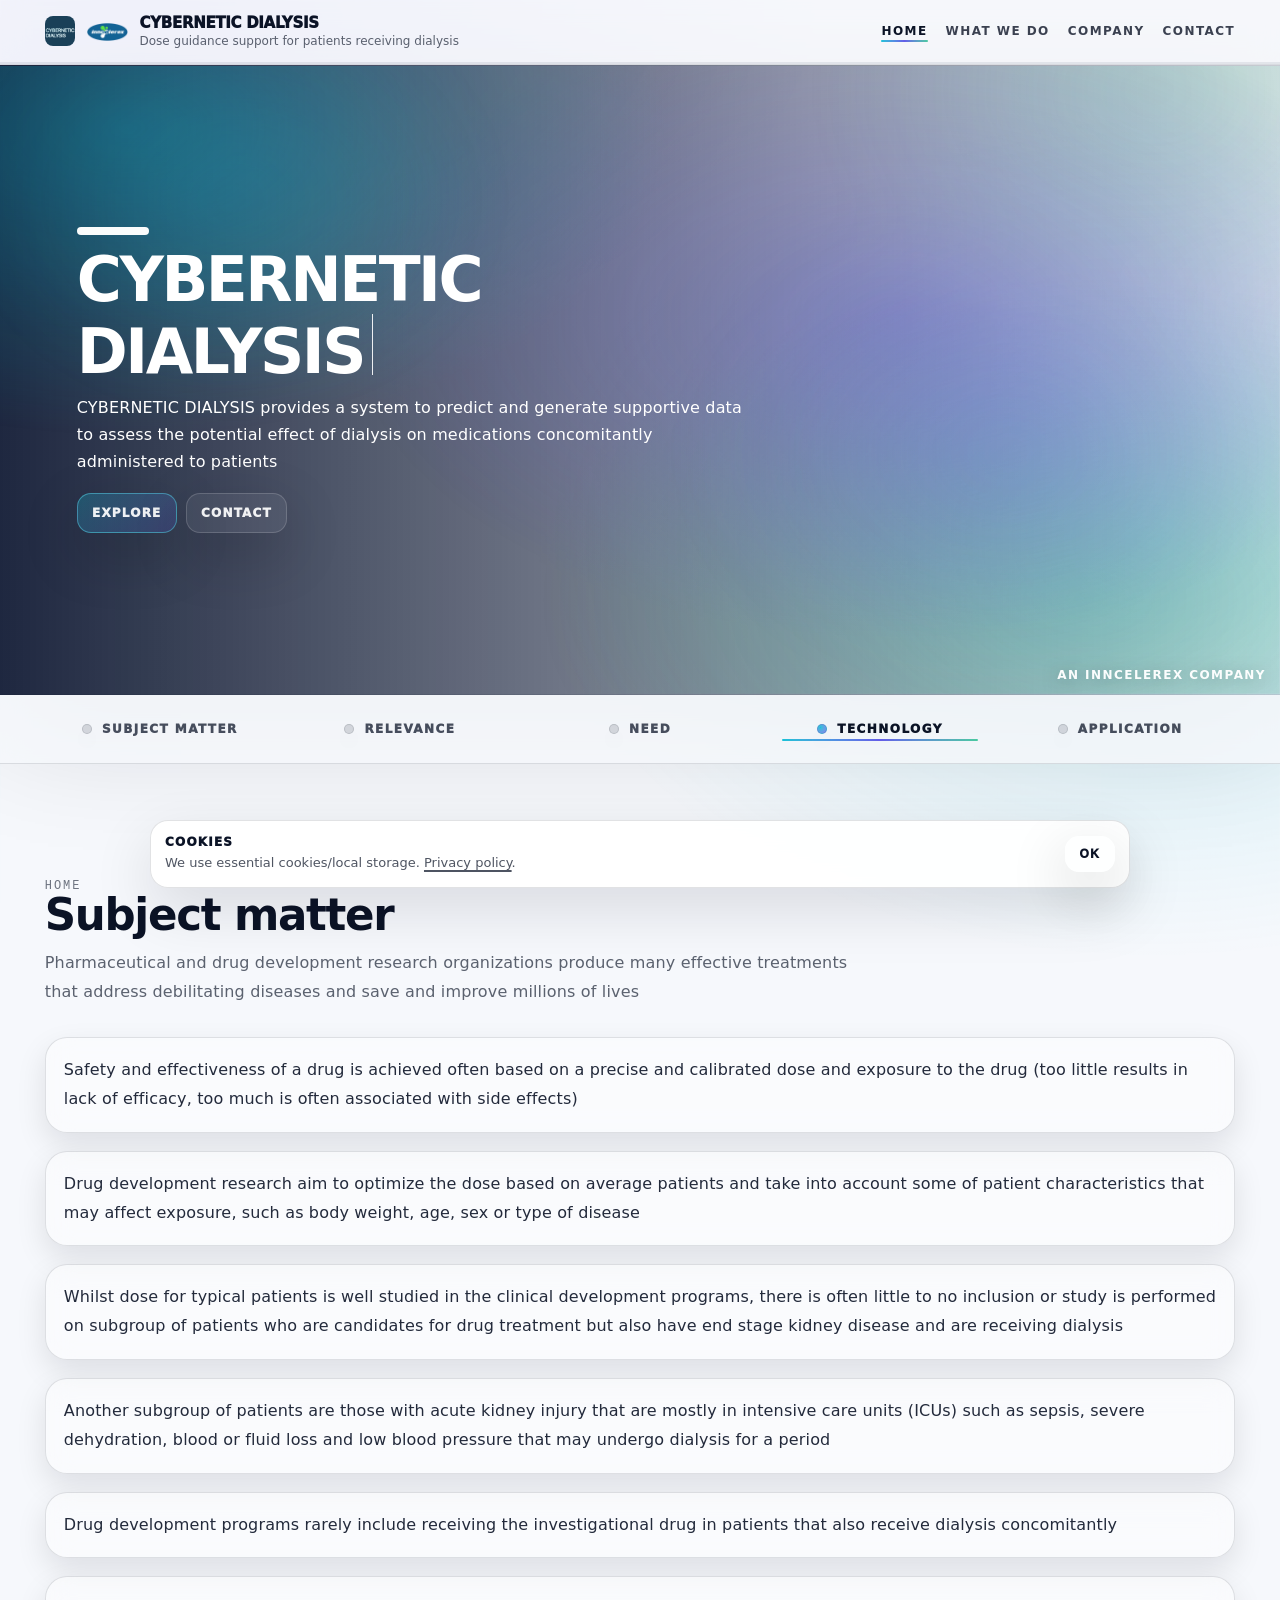
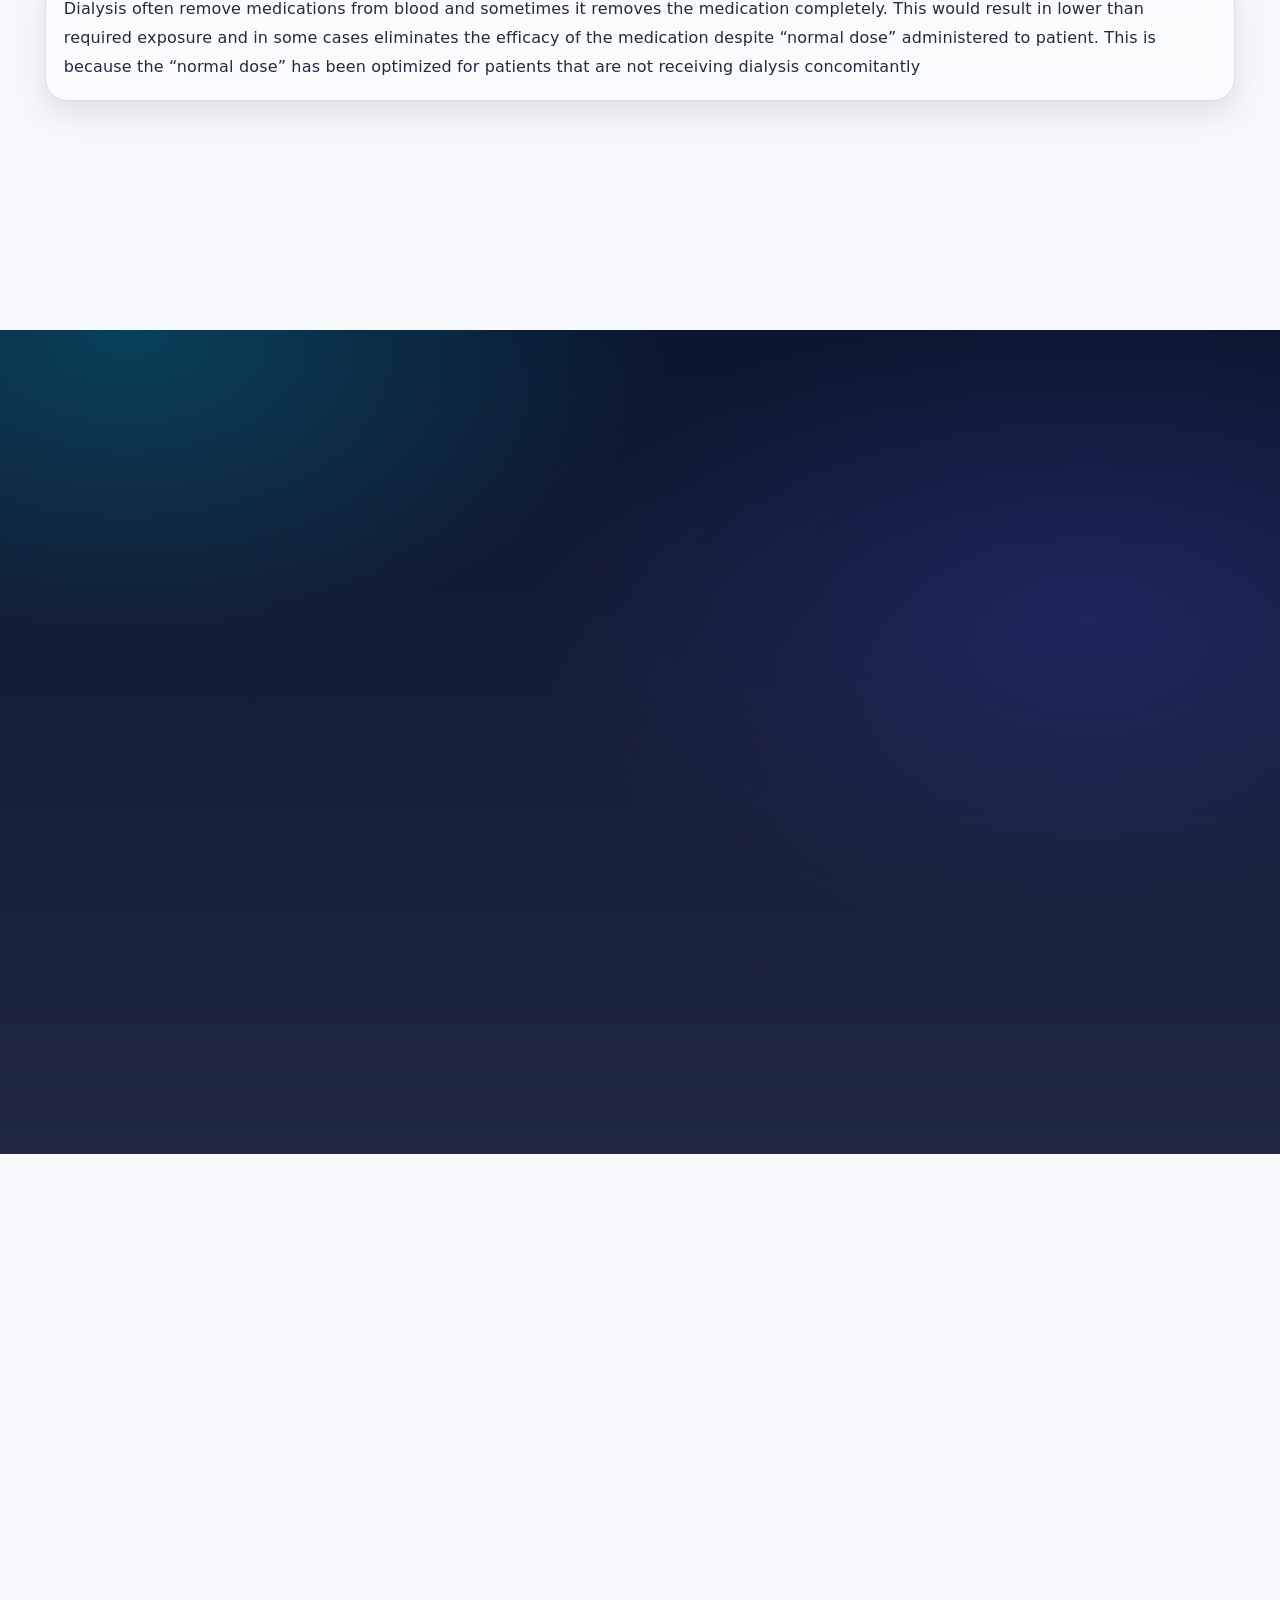
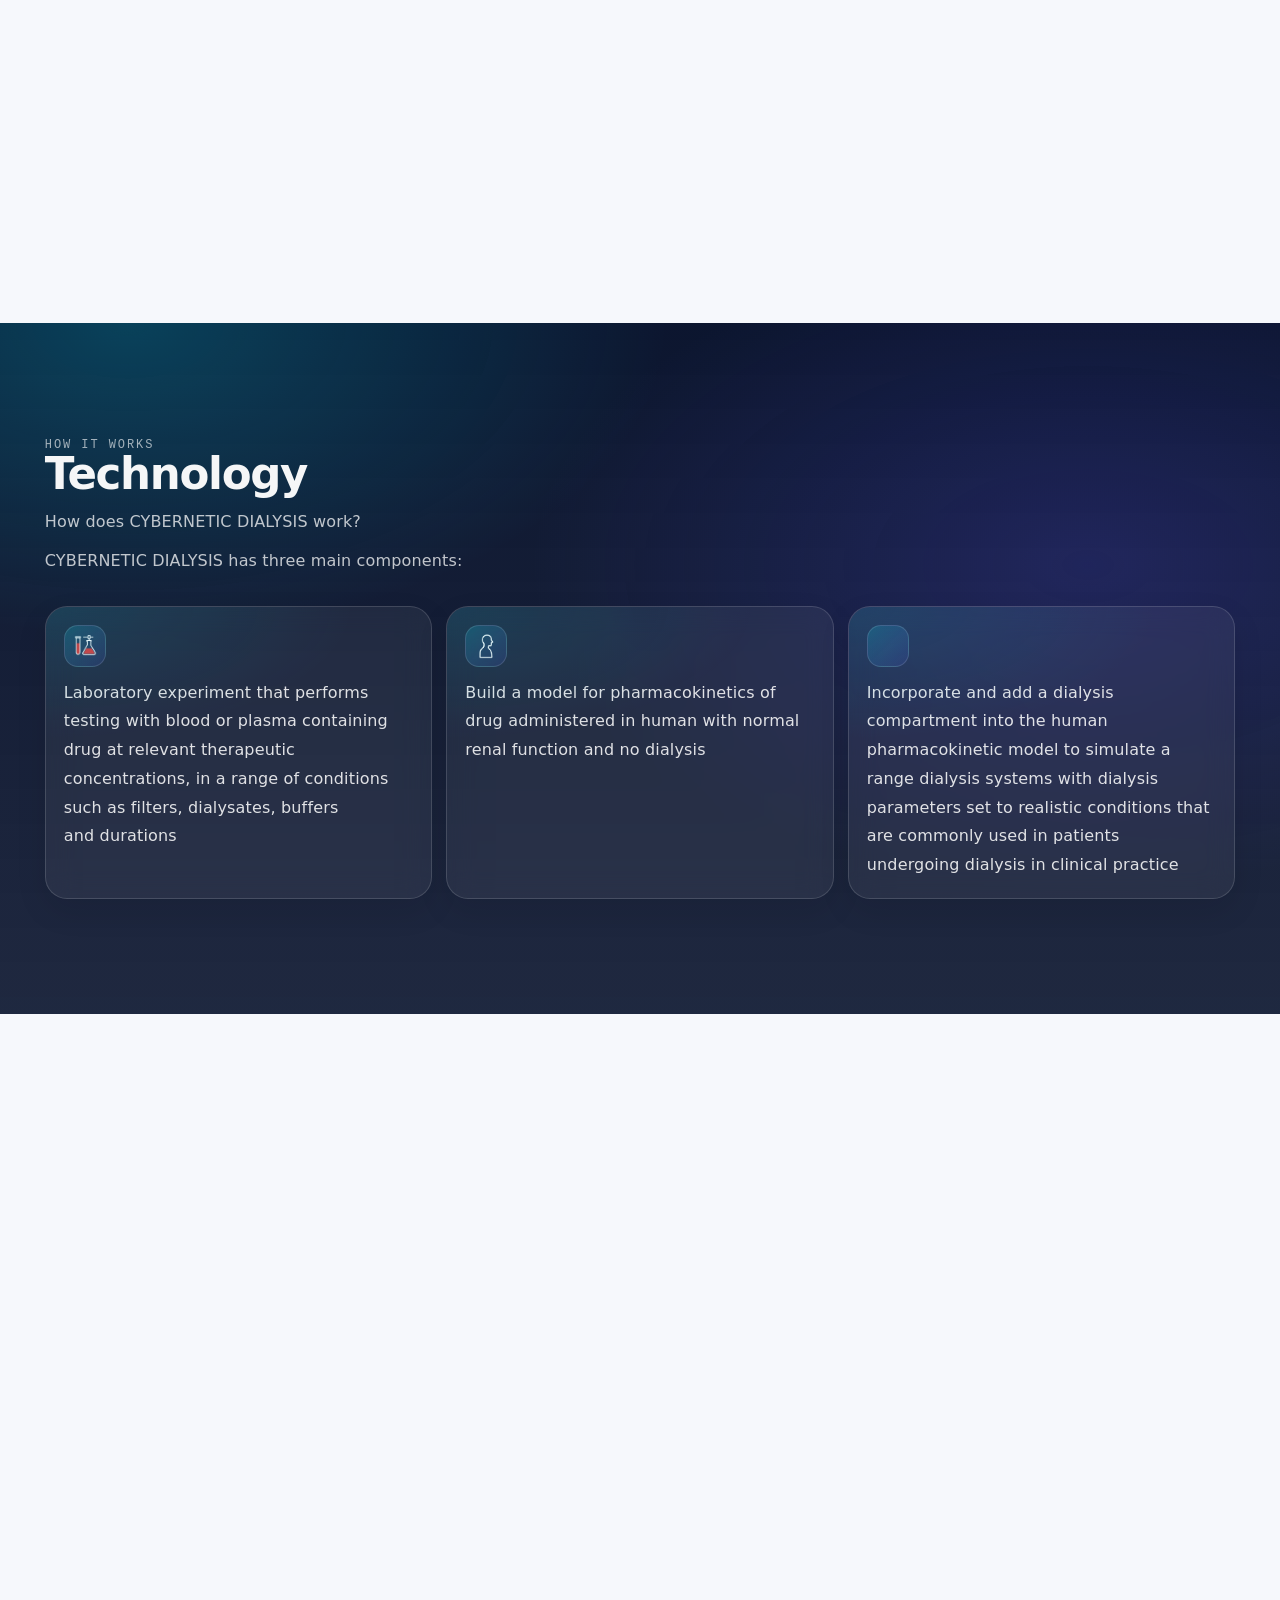
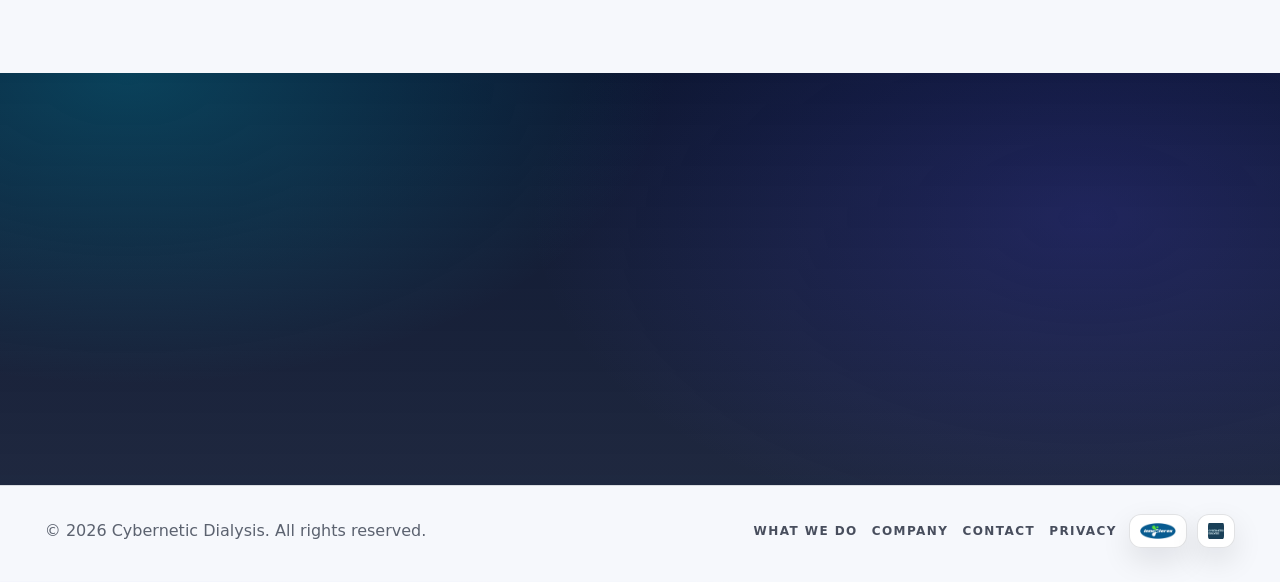
==== index.html @ 5cb6c13b "Add files via upload" ====
<!doctype html>
<html lang="en" class="home">
  <head>
    <meta charset="utf-8" />
    <meta name="viewport" content="width=device-width, initial-scale=1" />
    <meta name="description" content="CYBERNETIC DIALYSIS — Predict and assess the effect of dialysis on medications administered concomitantly to support dose guidance." />
    <meta name="robots" content="index,follow" />
    <title>Cybernetic Dialysis | CYBERNETIC DIALYSIS</title>
    <meta name="theme-color" content="#07112b" />
    <link rel="canonical" href="https://cyberneticdialysis.com/" />
    <meta property="og:site_name" content="Cybernetic Dialysis" />
    <meta property="og:title" content="Cybernetic Dialysis | CYBERNETIC DIALYSIS" />
    <meta property="og:description" content="CYBERNETIC DIALYSIS — Predict and assess the effect of dialysis on medications administered concomitantly to support dose guidance." />
    <meta property="og:type" content="website" />
    <meta property="og:url" content="https://cyberneticdialysis.com/" />
    <meta property="og:image" content="https://cyberneticdialysis.com/assets/hero.jpg" />
    <meta name="twitter:card" content="summary_large_image" />
    <meta name="twitter:title" content="Cybernetic Dialysis | CYBERNETIC DIALYSIS" />
    <meta name="twitter:description" content="CYBERNETIC DIALYSIS — Predict and assess the effect of dialysis on medications administered concomitantly to support dose guidance." />
    <meta name="twitter:image" content="https://cyberneticdialysis.com/assets/hero.jpg" />
    <script type="application/ld+json">
      {
        "@context": "https://schema.org",
        "@graph": [
          {
            "@type": "Organization",
            "@id": "https://cyberneticdialysis.com/#org",
            "name": "Cybernetic Dialysis",
            "url": "https://cyberneticdialysis.com/",
            "logo": "https://cyberneticdialysis.com/assets/favicon.png",
            "sameAs": ["https://inncelerex.com"]
          },
          {
            "@type": "WebSite",
            "@id": "https://cyberneticdialysis.com/#website",
            "url": "https://cyberneticdialysis.com/",
            "name": "Cybernetic Dialysis",
            "publisher": { "@id": "https://cyberneticdialysis.com/#org" }
          }
        ]
      }
    </script>
    <link rel="icon" type="image/png" href="assets/favicon.png?v=2" />
    <link rel="stylesheet" href="assets/css/styles.css" />
  </head>
  <body>
    <a class="skip-link" href="#main">Skip to content</a>

    <header class="site-header">
      <div class="container">
        <div class="topbar">
          <a class="brand" href="./" aria-label="Cybernetic Dialysis home">
            <img class="brand-logo" src="assets/favicon.png?v=2" alt="" aria-hidden="true" width="30" height="30" decoding="async" />
            <img class="inncelerex-logo" src="/assets/inncelerex.avif" alt="Inncelerex" decoding="async" />
            <div class="brand-text">
              <div class="name"><span class="brand-type" data-brand-type>CYBERNETIC DIALYSIS</span></div>
              <div class="tag">Dose guidance support for patients receiving dialysis</div>
            </div>
          </a>

          <div class="header-right">
            <button class="menu-btn" type="button" data-menu-btn aria-expanded="false" aria-controls="main-nav" aria-label="Menu">
              <span class="sr-only">Menu</span>
              <span class="hamburger" aria-hidden="true"></span>
            </button>

            <nav class="main-nav" id="main-nav" data-main-nav aria-label="Primary">
              <a class="navlink" href="./" aria-current="page">Home</a>
              <a class="navlink" href="./what-we-do/">What we do</a>
              <a class="navlink" href="./company/">Company</a>
              <a class="navlink" href="./contact/">Contact</a>
            </nav>
          </div>
        </div>
      </div>

      <div class="scroll-progress" aria-hidden="true">
        <div class="scroll-progress-bar" data-scroll-progress></div>
      </div>
    </header>

    <main id="main">
      <section class="hero" aria-label="Hero">
        <div class="container">
          <div class="hero-wrap">
            <div class="hero-inner" data-reveal>
              <h1 data-no-reveal><span class="hero-type" data-hero-type>CYBERNETIC DIALYSIS</span></h1>
              <p class="lede">
                CYBERNETIC DIALYSIS provides a system to predict and generate supportive data to assess the potential effect of dialysis on medications concomitantly administered to patients
              </p>
              <div class="hero-actions">
                <a class="btn primary pulse" href="#subject-matter">Explore</a>
                <a class="btn ghost pulse" href="./contact/" data-hero-contact-cta>Contact</a>
              </div>
            </div>
            <div class="hero-corner-note" aria-hidden="true">An Inncelerex Company</div>
          </div>
        </div>
      </section>

      <nav class="home-nav" aria-label="Home sections" data-home-nav>
        <div class="container">
          <button class="home-nav-current" type="button" data-home-current-btn aria-expanded="false" aria-controls="home-nav-grid">
            <span class="home-dot" aria-hidden="true"></span>
            <span class="home-label" data-home-current>Subject matter</span>
            <span class="home-chev" aria-hidden="true">▾</span>
          </button>
          <div class="home-nav-grid" id="home-nav-grid" aria-label="Home sections">
            <a class="home-tab" href="#subject-matter" data-home-tab>
              <span class="home-dot" aria-hidden="true"></span>
              <span class="home-label">Subject matter</span>
            </a>
            <a class="home-tab" href="#relevance" data-home-tab>
              <span class="home-dot" aria-hidden="true"></span>
              <span class="home-label">Relevance</span>
            </a>
            <a class="home-tab" href="#need" data-home-tab>
              <span class="home-dot" aria-hidden="true"></span>
              <span class="home-label">Need</span>
            </a>
            <a class="home-tab" href="#technology" data-home-tab>
              <span class="home-dot" aria-hidden="true"></span>
              <span class="home-label">Technology</span>
            </a>
            <a class="home-tab" href="#application" data-home-tab>
              <span class="home-dot" aria-hidden="true"></span>
              <span class="home-label">Application</span>
            </a>
          </div>
        </div>
      </nav>

      <!-- Subject matter -->
      <section class="band light" id="subject-matter">
        <div class="container">
          <div class="section-head" data-reveal>
            <div>
              <div class="kicker">Home</div>
              <h2 class="h2">Subject matter</h2>
              <p class="sub">
                Pharmaceutical and drug development research organizations produce many effective treatments that address debilitating diseases and save and improve millions of lives
              </p>
            </div>
          </div>

          <div class="cards-stack" data-reveal aria-label="Subject matter">
            <div class="slide"><p>Safety and effectiveness of a drug is achieved often based on a precise and calibrated dose and exposure to the drug (too little results in lack of efficacy, too much is often associated with side effects)</p></div>
            <div class="slide"><p>Drug development research aim to optimize the dose based on average patients and take into account some of patient characteristics that may affect exposure, such as body weight, age, sex or type of disease</p></div>
            <div class="slide"><p>Whilst dose for typical patients is well studied in the clinical development programs, there is often little to no inclusion or study is performed on subgroup of patients who are candidates for drug treatment but also have end stage kidney disease and are receiving dialysis</p></div>
            <div class="slide"><p>Another subgroup of patients are those with acute kidney injury that are mostly in intensive care units (ICUs) such as sepsis, severe dehydration, blood or fluid loss and low blood pressure that may undergo dialysis for a period</p></div>
            <div class="slide"><p>Drug development programs rarely include receiving the investigational drug in patients that also receive dialysis concomitantly</p></div>
            <div class="slide"><p>Dialysis often remove medications from blood and sometimes it removes the medication completely. This would result in lower than required exposure and in some cases eliminates the efficacy of the medication despite “normal dose” administered to patient. This is because the “normal dose” has been optimized for patients that are not receiving dialysis concomitantly</p></div>
            <div class="slide"><p>There is often no guidance or research, during development program of a new investigational product, and even years after the approval of drug for use in patients, on how to use or what dose to use in patients receiving concomitant dialysis</p></div>
          </div>
        </div>
      </section>

      <!-- Relevance -->
      <section class="band dark" id="relevance">
        <div class="container">
          <div class="section-head" data-reveal>
            <div>
              <div class="kicker">CYBERNETIC DIALYSIS</div>
              <h2 class="h2">Relevance</h2>
              <p class="sub">How does CYBERNETIC DIALYSIS help?</p>
            </div>
          </div>

          <div class="cards-stack" data-reveal aria-label="Relevance">
            <div class="slide"><p>CYBERNETIC DIALYSIS provides a system to predict and generate supportive data to assess the potential effect of dialysis on medications concomitantly administered to patients.</p></div>
            <div class="slide"><p>There are many types of dialyses, dialysis equipment and set up (different hemofilters, different dialysis solutions, flow rates and techniques) that are difficult to study all in a range of patients. CYBERNETIC DIALYSIS can provide or interpolate across a range of dialysis systems in patients and provide an accurate estimate of effect of dialysis on medications received by patients.</p></div>
            <div class="slide"><p>CYBERNETIC DIALYSIS provides a sound basis for dose guidance in patients receiving any medication concomitantly with dialysis.</p></div>
            <div class="slide"><p>Recall that currently prescribing information (PI) for vast majority of drugs on the market, in development or any published study, provide little to no guidance for dosing in patients receiving dialysis. CYBERNETIC DIALYSIS is a great leap to fill this gap and provide sound basis for selecting and administering the right dose of drug in patients receiving dialysis</p></div>
          </div>
        </div>
      </section>

      <!-- Need -->
      <section class="band light" id="need">
        <div class="container">
          <div class="section-head" data-reveal>
            <div>
              <div class="kicker">Use and impact</div>
              <h2 class="h2">Need</h2>
              <p class="sub">Use and impact of this technology</p>
            </div>
          </div>

          <div class="cards-stack" data-reveal aria-label="Need">
            <div class="slide"><p>CYBERNETIC DIALYSIS provides a reliable, validated and tested system to guide accurate selection of dosing in patients receiving dialysis for drugs in development or drugs that have been marketed but there are no adequate studies available for experience for use in patients receiving dialysis</p></div>
            <div class="slide"><p>Patients receiving dialysis, by definition, are vulnerable and often experience life threatening conditions. Dose selection in this group of patients due to lack of guidance or information will greatly benefit from having a reliable and proven method to determine individualized safe and efficacious dose in patients receiving dialysis</p></div>
            <div class="slide"><p>In the U.S., according to a NIH report, as of early 2025 there are more than 852,000 patients with chronic kidney disease that receive dialysis. In addition, in a separate report, NIH reported more than 10,000 patients in 2022 received dialysis due to acute kidney injury. These numbers are on the rise due to increase in underlying conditions such as diabetes and hypertension</p></div>
          </div>
        </div>
      </section>

      <!-- Technology -->
      <section class="band dark" id="technology">
        <div class="container">
          <div class="section-head" data-reveal>
            <div>
              <div class="kicker">How it works</div>
              <h2 class="h2">Technology</h2>
              <p class="sub">How does CYBERNETIC DIALYSIS work?</p>
              <p class="sub">CYBERNETIC DIALYSIS has three main components:</p>
            </div>
          </div>

          <div class="steps" data-reveal>
            <div class="step">
              <div class="badge badge-img">
                <img class="badge-icon" src="assets/cyber2.png" alt="" aria-hidden="true" loading="lazy" decoding="async" />
              </div>
              <p>Laboratory experiment that performs testing with blood or plasma containing drug at relevant therapeutic concentrations, in a range of conditions such as filters, dialysates, buffers and durations</p>
            </div>
            <div class="step">
              <div class="badge badge-img">
                <img class="badge-icon" src="assets/cyber1.png" alt="" aria-hidden="true" loading="lazy" decoding="async" />
              </div>
              <p>Build a model for pharmacokinetics of drug administered in human with normal renal function and no dialysis</p>
            </div>
            <div class="step">
              <div class="badge badge-img">
                <img class="badge-icon" src="assets/cyber3.png" alt="" aria-hidden="true" loading="lazy" decoding="async" />
              </div>
              <p>Incorporate and add a dialysis compartment into the human pharmacokinetic model to simulate a range dialysis systems with dialysis parameters set to realistic conditions that are commonly used in patients undergoing dialysis in clinical practice</p>
            </div>
          </div>
        </div>
      </section>

      <!-- Application -->
      <section class="band light" id="application">
        <div class="container">
          <div class="section-head" data-reveal>
            <div>
              <div class="kicker">Who should use this technology?</div>
              <h2 class="h2">Application</h2>
            </div>
          </div>

          <div class="tabs" data-tabs data-reveal>
            <div class="tablist" role="tablist" aria-label="Application tabs">
              <button class="tab" type="button" role="tab" aria-selected="true" aria-controls="app-pharma" id="tab-pharma">Pharmaceutical companies</button>
              <button class="tab" type="button" role="tab" aria-selected="false" aria-controls="app-approved" id="tab-approved">Approved drugs / research</button>
            </div>

            <div class="tabpanel" role="tabpanel" id="app-pharma" aria-labelledby="tab-pharma">
              <p>Pharmaceutical companies developing new drugs can utilize this method to identify and assess the effect of dialysis on their investigational drug early in the development process (along with Phase 1 studies) to gather adequate information and confidence to allow dialysis patients in Phase 2 or Phase 3 studies, or at least provide some guidance for dosing in the drug prescribing information based on CYBERNETIC DIALYSIS results. At present, most Phase 2 and Phase 3 studies routinely exclude patients receiving dialysis and there is little to no guidance for dosing dialysis patients at the time of drug registration for marketing because, at least in part, there is no information on the effect of dialysis on the investigational drug</p>
            </div>

            <div class="tabpanel" role="tabpanel" id="app-approved" aria-labelledby="tab-approved" hidden>
              <p>Approved drugs that are on the market often for years that have little to no information or guidance on how to use the drug in patients receiving dialysis concomitantly. Research organizations can benefit from employing CYBERNETIC DIALYSIS to characterize and provide guidance on such concomitant use</p>
            </div>
          </div>
        </div>
      </section>

      <!-- Contact CTA -->
      <section class="band dark" id="contact-cta">
        <div class="container">
          <div class="section-head" data-reveal>
            <div>
              <div class="kicker">Next step</div>
              <h2 class="h2">Interested in CYBERNETIC DIALYSIS?</h2>
              <p class="sub">Contact us to discuss your programme and how CYBERNETIC DIALYSIS can support dose guidance for patients receiving dialysis.</p>
            </div>
          </div>

          <div class="hero-actions" data-reveal>
            <a class="btn primary" href="./contact/">Contact</a>
          </div>
        </div>
      </section>
    </main>

    <footer>
      <div class="container">
        <div class="footer-grid">
          <div class="small">© <span id="year"></span> Cybernetic Dialysis. All rights reserved.</div>
          <div class="links" aria-label="Footer links">
            <a href="./what-we-do/">What we do</a>
            <a href="./company/">Company</a>
            <a href="./contact/">Contact</a>
            <a href="./privacy/">Privacy</a>
          </div>
          <div class="footer-logo" aria-label="Inncelerex logo">
            <img src="assets/inncelerex.avif" alt="Inncelerex" loading="lazy" decoding="async" />
            <img src="assets/favicon.png?v=2" alt="Cybernetic Dialysis" loading="lazy" decoding="async" />
          </div>
        </div>
      </div>
    </footer>

    <button class="fab-top" type="button" data-back-to-top aria-label="Back to top">↑</button>

    <script src="assets/js/main.js"></script>
    <script>
      document.getElementById('year').textContent = new Date().getFullYear();
    </script>
  </body>
</html>
---- assets/css/styles.css ----
:root{
  --max: 1240px;
  --gutter: clamp(18px, 3.5vw, 56px);
  --r: 22px;
  --r2: 14px;

  --font: ui-sans-serif, system-ui, -apple-system, Segoe UI, Roboto, Helvetica, Arial, "Apple Color Emoji","Segoe UI Emoji";
  --mono: ui-monospace, SFMono-Regular, Menlo, Monaco, Consolas, "Liberation Mono","Courier New", monospace;

  /* Default theme (professional, accessible) */
  --bg: #f6f8fc;
  --surface: rgba(255,255,255,0.86);
  --surface-2: rgba(255,255,255,0.96);
  --glass: rgba(255,255,255,0.42);
  --glass-2: rgba(255,255,255,0.56);
  --ink: #0b1326;
  --muted: rgba(11,19,38,0.66);
  --hair: rgba(11,19,38,0.12);
  --shadow: 0 22px 60px rgba(2,6,23,0.12);
  --shadow-soft: 0 12px 30px rgba(2,6,23,0.10);

  --navy: #07112b;
  --navy-2: #0b1a3c;
  --a1: #00bcd4; /* cyan */
  --a2: #4f46e5; /* indigo */
  --a3: #10b981; /* emerald */

  --ease: cubic-bezier(.2,.9,.2,1);
}

/* Theme toggle removed: keep single default theme only. */

*{ box-sizing: border-box; }
html{ scroll-behavior: smooth; }
@media (max-width: 900px){
  /* Prevent horizontal page scrolling on mobile (full-bleed hero, transforms, etc.) */
  html, body{ overflow-x: hidden; }
}
/* Home-only scroll snapping for the tab sections (does NOT change anchor offsets) */
html.home{
  scroll-snap-type: y proximity;
}
html.home .band{
  scroll-snap-align: start;
  scroll-snap-stop: always;
}
@media (max-width: 900px){
  /* Mobile: disable snapping (can feel “broken” on touch scrolling) */
  html.home{
    scroll-snap-type: none;
    scroll-padding-top: 0;
  }
}
@media (prefers-reduced-motion: reduce){
  html.home{ scroll-snap-type: none; }
}
body{
  margin: 0;
  font-family: var(--font);
  /* Slightly larger base type so the site “pops” (scales nicely across devices) */
  font-size: clamp(16px, 1.05vw, 18px);
  color: var(--ink);
  background:
    radial-gradient(1200px 640px at 10% 0%, color-mix(in oklab, var(--a2) 16%, transparent), transparent 58%),
    radial-gradient(1000px 680px at 90% 10%, color-mix(in oklab, var(--a1) 16%, transparent), transparent 62%),
    radial-gradient(900px 640px at 50% 110%, color-mix(in oklab, var(--a3) 14%, transparent), transparent 62%),
    var(--bg);
  overflow-x: clip;
  -webkit-font-smoothing: antialiased;
  -moz-osx-font-smoothing: grayscale;
  text-rendering: optimizeLegibility;
}
a{ color: inherit; text-decoration: none; }
img{ max-width: 100%; display: block; }
sup{
  font-size: 0.72em;
  line-height: 0;
  vertical-align: super;
}
.hp{
  position: absolute !important;
  left: -9999px !important;
  top: auto !important;
  width: 1px !important;
  height: 1px !important;
  overflow: hidden !important;
}
.sr-only{
  position:absolute !important;
  width:1px; height:1px;
  padding:0; margin:-1px;
  overflow:hidden;
  clip: rect(0,0,0,0);
  white-space:nowrap;
  border:0;
}

:focus-visible{
  outline: 3px solid color-mix(in oklab, var(--a1) 55%, transparent);
  outline-offset: 3px;
  border-radius: 10px;
}

.skip-link{
  position:absolute; left:-999px; top:0;
  padding: 10px 12px;
  background:#fff; color:#000;
  border-radius: 10px;
  z-index:9999;
}
.skip-link:focus{ left: 12px; top: 12px; }

.container{
  width: min(var(--max), calc(100% - (var(--gutter) * 2)));
  margin: 0 auto;
}

/* Header */
.site-header{
  position: sticky;
  top: 0;
  z-index: 90;
  backdrop-filter: blur(14px);
  background: color-mix(in oklab, var(--bg) 78%, transparent);
  border-bottom: 1px solid var(--hair);
}
.topbar{
  display:flex;
  align-items:center;
  justify-content: space-between;
  gap: 18px;
  padding: 14px 0;
}
.brand{
  display:flex;
  flex-direction: row;
  align-items: center;
  gap: 12px;
  min-width: 0;
}
.brand-logo{
  width: 30px;
  height: 30px;
  flex: 0 0 auto;
  border-radius: 8px;
}
.inncelerex-logo{
  height: 18px;
  width: auto;
  flex: 0 0 auto;
  opacity: 0.95;
  transform: translateY(1px);
}
.brand-text{
  display:flex;
  flex-direction: column;
  gap: 2px;
  min-width: 0;
}
.brand .name{
  font-weight: 950;
  letter-spacing: -0.02em;
  font-size: 15px;
}
.brand-type{
  display:inline-block;
}
.hero-type{
  display:inline-block;
}
@media (prefers-reduced-motion: no-preference){
  .brand-type.type-in{
    clip-path: inset(0 100% 0 0);
    will-change: clip-path;
    animation: cd-type-in 900ms steps(20, end) forwards;
    position: relative;
  }
  .brand-type.type-in::after{
    content:"";
    display:inline-block;
    width: 1px;
    height: 1em;
    margin-left: 6px;
    background: currentColor;
    opacity: 0.9;
    transform: translateY(2px);
    animation: cd-caret 650ms steps(1, end) infinite;
  }
  @keyframes cd-type-in{
    to{ clip-path: inset(0 0 0 0); }
  }
  @keyframes cd-caret{
    50%{ opacity: 0; }
  }

  /* Home hero title type-in (same timing as header) */
  html.home .hero-type.type-in{
    clip-path: inset(0 100% 0 0);
    will-change: clip-path;
    animation: cd-type-in 900ms steps(26, end) forwards;
    position: relative;
  }
  html.home .hero-type.type-in::after{
    content:"";
    display:inline-block;
    width: 1px;
    height: 1em;
    margin-left: 8px;
    background: currentColor;
    opacity: 0.9;
    transform: translateY(2px);
    animation: cd-caret 650ms steps(1, end) infinite;
  }
}
.brand .tag{
  font-size: 12px;
  color: var(--muted);
}
.main-nav{
  display:flex;
  align-items:center;
  gap: 18px;
}
.navlink{
  font-weight: 900;
  font-size: 12px;
  letter-spacing: 0.12em;
  text-transform: uppercase;
  position: relative;
  padding: 10px 0;
  color: color-mix(in oklab, var(--ink) 80%, transparent);
}
.navlink[aria-current="page"]{ color: var(--ink); }
.navlink::after{
  content:"";
  position:absolute;
  left:0; right:0; bottom: 6px;
  height: 2px;
  border-radius: 99px;
  background: transparent;
  transform: scaleX(0.25);
  transform-origin: left center;
  opacity: 0;
  transition: transform 220ms var(--ease), opacity 220ms var(--ease);
}
.navlink:hover::after{
  background: linear-gradient(90deg, color-mix(in oklab, var(--a1) 92%, transparent), color-mix(in oklab, var(--a2) 88%, transparent));
  transform: scaleX(1);
  opacity: 1;
}
.navlink[aria-current="page"]::after{
  background: linear-gradient(90deg, color-mix(in oklab, var(--a1) 92%, transparent), color-mix(in oklab, var(--a2) 88%, transparent), color-mix(in oklab, var(--a3) 75%, transparent));
  transform: scaleX(1);
  opacity: 1;
}
.menu-btn{
  display:none;
  border: 1px solid var(--hair);
  background: rgba(255,255,255,0.92);
  backdrop-filter: blur(14px);
  border-radius: 14px;
  width: 44px;
  height: 44px;
  padding: 0;
  font-weight: 950;
  color: var(--ink);
  align-items: center;
  justify-content: center;
  cursor: pointer;
}
.hamburger{
  position: relative;
  width: 18px;
  height: 2px;
  background: currentColor;
  border-radius: 999px;
  transition: background 200ms var(--ease);
}
.hamburger::before,
.hamburger::after{
  content:"";
  position:absolute;
  left:0;
  width: 18px;
  height: 2px;
  background: currentColor;
  border-radius: 999px;
  transition: transform 220ms var(--ease), top 220ms var(--ease), opacity 220ms var(--ease);
}
.hamburger::before{ top: -6px; }
.hamburger::after{ top: 6px; }
.menu-btn[aria-expanded="true"] .hamburger{ background: transparent; }
.menu-btn[aria-expanded="true"] .hamburger::before{ top: 0; transform: rotate(45deg); }
.menu-btn[aria-expanded="true"] .hamburger::after{ top: 0; transform: rotate(-45deg); }

.header-right{
  display:flex;
  align-items:center;
  gap: 10px;
}
.scroll-progress{ height: 2px; background: color-mix(in oklab, var(--ink) 8%, transparent); }
.scroll-progress-bar{
  height: 100%;
  width: 0%;
  background: linear-gradient(90deg, color-mix(in oklab, var(--a1) 92%, transparent), color-mix(in oklab, var(--a2) 90%, transparent), color-mix(in oklab, var(--a3) 80%, transparent));
  box-shadow: 0 0 18px color-mix(in oklab, var(--a1) 24%, transparent);
  transform-origin: left center;
}

/* Hero */
.hero{ padding: 0; }
.hero.hero-compact .hero-wrap{
  min-height: clamp(360px, 46vh, 520px);
}
.hero.hero-compact .hero-inner{
  padding: clamp(26px, 4vw, 54px);
}
.hero-wrap{
  position: relative;
  overflow: hidden;
  border-radius: 0;
  border: 1px solid color-mix(in oklab, var(--ink) 10%, transparent);
  box-shadow: 0 34px 120px rgba(2,6,23,0.16);
  /* Scroll-reactive hero FX (driven by JS, falls back to 0) */
  --hero-parallax: 0;
  background:
    linear-gradient(90deg, rgba(7,17,43,0.90) 0%, rgba(7,17,43,0.58) 42%, rgba(7,17,43,0.10) 100%),
    url("../hero.jpg") center/cover no-repeat;
  min-height: clamp(560px, 78vh, 860px);
  display: flex;
  align-items: center;
  width: calc(100vw + 2px);
  width: calc(100dvw + 2px);
  left: 50%;
  transform: translateX(-50%);
  margin-left: 0;
  margin-right: 0;
}
/* Home hero: slightly less tall on desktop so the text block sits higher */
@media (min-width: 901px){
  html.home .hero-wrap{
    min-height: clamp(500px, 70vh, 760px);
  }
}

.hero-wrap::before{
  content:"";
  position:absolute;
  inset:-22%;
  pointer-events:none;
  z-index: 0;
  opacity: 0.42;
  background:
    radial-gradient(420px 320px at 28% 30%, color-mix(in oklab, var(--a1) 52%, transparent), transparent 60%),
    radial-gradient(520px 380px at 70% 58%, color-mix(in oklab, var(--a2) 44%, transparent), transparent 62%),
    radial-gradient(520px 380px at 78% 18%, color-mix(in oklab, var(--a3) 38%, transparent), transparent 64%);
  filter: blur(38px) saturate(1.15);
  transform: translate3d(
      calc(var(--hero-parallax) * 18px),
      calc(var(--hero-parallax) * -14px),
      0
    )
    rotate(calc(var(--hero-parallax) * 16deg));
  will-change: transform;
}
.hero-wrap.contact-hover::before{
  opacity: 0.62;
  filter: blur(36px) saturate(1.35);
}
.hero-wrap::after{
  content:"";
  position:absolute; inset:0;
  background:
    radial-gradient(900px 520px at 10% 10%, color-mix(in oklab, var(--a1) 34%, transparent), transparent 60%),
    radial-gradient(900px 520px at 70% 40%, color-mix(in oklab, var(--a2) 30%, transparent), transparent 62%),
    radial-gradient(900px 520px at 85% 85%, color-mix(in oklab, var(--a3) 26%, transparent), transparent 62%);
  pointer-events:none;
  opacity: 0.95;
  /* Ensure overlay never sits over hero copy (prevents “faded text” on mobile) */
  z-index: 0;
  transform: translate3d(0, calc(var(--hero-parallax) * -22px), 0) scale(calc(1 + (var(--hero-parallax) * 0.03)));
  will-change: transform;
}
.hero-wrap.contact-hover::after{
  opacity: 1;
  transform: translate3d(0, calc(var(--hero-parallax) * -26px), 0) scale(calc(1.02 + (var(--hero-parallax) * 0.03)));
}
.hero-inner{
  position: relative;
  padding: clamp(40px, 6vw, 84px);
  color: #fff;
  max-width: 82ch;
  z-index: 1;
}
html.home .hero-corner-note{
  position: absolute;
  right: 14px;
  bottom: 12px;
  z-index: 1;
  color: rgba(255,255,255,0.96);
  font-weight: 850;
  font-size: 12px;
  letter-spacing: 0.12em;
  text-transform: uppercase;
  white-space: nowrap;
  pointer-events: none;
  text-shadow: 0 2px 18px rgba(0,0,0,0.35);
}
@media (max-width: 600px){
  html.home .hero-corner-note{
    right: 12px;
    bottom: 10px;
    font-size: 9px;
    letter-spacing: 0.14em;
  }
}
/* Home hero accent bar (solid white) */
html.home .hero .hero-inner::before{
  content:"";
  display:block;
  width: clamp(44px, 6vw, 72px);
  height: 8px;
  border-radius: 999px;
  background: #fff;
  margin: 0 0 14px;
  opacity: 0.98;
}
@media (prefers-reduced-motion: reduce){
  .hero-wrap::before,
  .hero-wrap::after{
    transform: none;
    will-change: auto;
  }
}
.hero h1{ color: #fff; }
.hero h1{
  margin: 0 0 10px;
  font-size: clamp(34px, 4.8vw, 68px);
  letter-spacing: -0.04em;
  line-height: 1.02;
}
.hero h1.hero-title-split{
  font-size: clamp(30px, 4.2vw, 62px);
  letter-spacing: -0.04em;
}
.hero h1.hero-title-split .hero-title-pre{
  display: block;
  font-size: clamp(12px, 1.5vw, 18px);
  letter-spacing: 0.12em;
  text-transform: uppercase;
  margin-bottom: 10px;
  opacity: 0.92;
}
.hero h1.hero-title-split .hero-title-main{
  display: block;
}
.hero .lede{
  margin: 0 0 18px;
  color: #fff;
  font-size: clamp(16px, 1.25vw, 20px);
  line-height: 1.7;
  font-weight: 520;
  letter-spacing: 0.01em;
  text-wrap: pretty;
}
.hero-actions{
  display:flex;
  gap: 10px;
  flex-wrap: wrap;
  margin-top: 16px;
}
.hero-logos{
  display:flex;
  align-items:center;
  gap: 10px;
  margin: 12px 0 12px;
}
.hero-logo-img{
  width: auto;
  border-radius: 14px;
  padding: 10px 14px;
  background: rgba(255,255,255,0.14);
  border: 1px solid rgba(255,255,255,0.22);
  backdrop-filter: blur(10px);
  box-shadow: 0 22px 70px rgba(0,0,0,0.26);
}
.hero-logo-img.favicon{ height: 46px; }
.hero-logo-img.inncelerex{ height: 46px; }
/* Company hero: show logos without “boxed” containers and scale them up */
.hero.hero-company .hero-logos{ gap: 14px; margin: 14px 0 16px; }
.hero.hero-company .hero-logo-img{
  padding: 0;
  background: transparent;
  border: 0;
  border-radius: 0;
  backdrop-filter: none;
  box-shadow: none;
  filter: drop-shadow(0 14px 36px rgba(0,0,0,0.32));
}
.hero.hero-company .hero-logo-img.favicon{ height: clamp(54px, 6vw, 78px); }
.hero.hero-company .hero-logo-img.inncelerex{ height: clamp(54px, 6vw, 78px); }
.btn{
  display:inline-flex;
  align-items:center;
  justify-content:center;
  gap: 10px;
  padding: 12px 14px;
  border-radius: 14px;
  font-weight: 950;
  font-size: 12px;
  letter-spacing: 0.10em;
  text-transform: uppercase;
  border: 1px solid rgba(255,255,255,0.16);
  background: rgba(255,255,255,0.10);
  color: rgba(255,255,255,0.92);
  box-shadow: 0 20px 60px rgba(0,0,0,0.20);
  transition: transform 200ms var(--ease), background 200ms var(--ease), box-shadow 220ms var(--ease);
}
.btn:hover{ transform: translateY(-2px); background: rgba(255,255,255,0.14); }
.btn.primary{
  border-color: color-mix(in oklab, var(--a1) 48%, rgba(255,255,255,0.16));
  background: linear-gradient(135deg, color-mix(in oklab, var(--a1) 26%, transparent), color-mix(in oklab, var(--a2) 18%, transparent));
}
.btn.primary:hover{
  background: linear-gradient(135deg, color-mix(in oklab, var(--a1) 34%, transparent), color-mix(in oklab, var(--a2) 22%, transparent));
}
.btn.ghost{ background: rgba(255,255,255,0.06); }

/* Cookie notice */
.cookie-banner{
  position: fixed;
  left: 12px;
  right: 12px;
  bottom: 12px;
  z-index: 120;
  max-width: min(980px, calc(100vw - 24px));
  margin: 0 auto;
}
.cookie-inner{
  display:flex;
  align-items:center;
  justify-content: space-between;
  gap: 14px;
  padding: 14px 14px;
  border-radius: 18px;
  border: 1px solid var(--hair);
  background: rgba(255,255,255,0.92);
  backdrop-filter: blur(14px);
  box-shadow: var(--shadow);
}
.cookie-title{
  font-weight: 950;
  letter-spacing: 0.10em;
  text-transform: uppercase;
  font-size: 12px;
  color: var(--ink);
  margin-bottom: 4px;
}
.cookie-text{
  font-size: 13px;
  line-height: 1.55;
  color: color-mix(in oklab, var(--ink) 72%, transparent);
  max-width: 72ch;
}
.cookie-link{
  color: inherit;
  text-decoration: underline;
  text-decoration-thickness: 2px;
  text-underline-offset: 3px;
}
.cookie-actions{ flex: 0 0 auto; }
.cookie-btn{ padding: 10px 14px; }
.cookie-banner .btn{
  color: var(--ink);
}
@media (max-width: 600px){
  .cookie-inner{ flex-direction: column; align-items: stretch; }
  .cookie-actions{ display:flex; justify-content:flex-end; }
}

/* Home hero CTA pulse (subtle, slow) */
@media (prefers-reduced-motion: no-preference){
  @keyframes cd-cta-pulse{
    0%{ transform: scale(1); }
    100%{ transform: scale(1.035); }
  }
  html.home .hero .btn.pulse{
    animation: cd-cta-pulse 3.2s ease-in-out infinite alternate;
    will-change: transform;
  }
  html.home .hero .btn.ghost.pulse{
    animation-duration: 3.8s;
    animation-delay: 300ms;
  }
}

/* Home section nav */
.home-nav{
  position: sticky;
  top: var(--header-h, 70px);
  z-index: 70;
  padding: 14px 0;
  background: color-mix(in oklab, var(--bg) 84%, transparent);
  backdrop-filter: blur(14px);
  border-bottom: 1px solid var(--hair);
}
.home-nav-grid{
  display:grid;
  grid-template-columns: repeat(5, minmax(0, 1fr));
  gap: 10px;
}
.home-nav-current{
  display:none;
  align-items:center;
  justify-content:center;
  gap: 10px;
  padding: 10px 12px;
  border-radius: 999px;
  border: 1px solid var(--hair);
  background: var(--glass);
  backdrop-filter: blur(14px);
  font-weight: 950;
  font-size: 12px;
  letter-spacing: 0.12em;
  text-transform: uppercase;
  color: color-mix(in oklab, var(--ink) 76%, transparent);
  cursor: pointer;
}
.home-nav-current{ appearance: none; }
.home-chev{ margin-left: auto; opacity: 0.7; }
.home-tab{
  display:flex;
  align-items:center;
  justify-content:center;
  gap: 10px;
  padding: 12px 10px;
  border-radius: 999px;
  border: 1px solid transparent;
  background: transparent;
  font-weight: 950;
  font-size: 12px;
  letter-spacing: 0.12em;
  text-transform: uppercase;
  color: color-mix(in oklab, var(--ink) 74%, transparent);
  position: relative;
  transition: transform 180ms var(--ease), color 180ms var(--ease), border-color 180ms var(--ease), background 180ms var(--ease);
}
.home-tab::after{
  content:"";
  position:absolute;
  left: 16px;
  right: 16px;
  bottom: 7px;
  height: 2px;
  border-radius: 999px;
  background: transparent;
  transform: scaleX(0.25);
  transform-origin: left center;
  opacity: 0;
  transition: transform 220ms var(--ease), opacity 220ms var(--ease), background 220ms var(--ease);
}
.home-tab:hover{
  transform: translateY(-1px);
  color: var(--ink);
}
.home-tab:hover::after{
  background: linear-gradient(90deg, color-mix(in oklab, var(--a1) 92%, transparent), color-mix(in oklab, var(--a2) 88%, transparent));
  transform: scaleX(1);
  opacity: 1;
}
.home-tab.active{
  color: var(--ink);
}
.home-tab.active::after{
  background: linear-gradient(90deg, color-mix(in oklab, var(--a1) 92%, transparent), color-mix(in oklab, var(--a2) 88%, transparent), color-mix(in oklab, var(--a3) 75%, transparent));
  transform: scaleX(1);
  opacity: 1;
}
.home-dot{
  width: 10px;
  height: 10px;
  border-radius: 999px;
  background: color-mix(in oklab, var(--ink) 14%, transparent);
  border: 1px solid var(--hair);
  box-shadow: 0 10px 30px rgba(2,6,23,0.08);
}
.home-tab.active .home-dot{
  background: radial-gradient(circle at 30% 30%, color-mix(in oklab, var(--a1) 90%, transparent), color-mix(in oklab, var(--a2) 70%, transparent));
  border-color: color-mix(in oklab, var(--a1) 22%, var(--hair));
}

@media (prefers-reduced-motion: no-preference){
  @keyframes cd-pulse{
    0%{ transform: scale(1); filter: saturate(1); }
    100%{ transform: scale(1.15); filter: saturate(1.2); }
  }
  .home-tab.active .home-dot{
    animation: cd-pulse 1.2s ease-in-out infinite alternate;
  }
}

/* Bands */
.band{
  /* Make each section feel taller / less cramped, especially the Home tab sections */
  padding: clamp(68px, 9vw, 132px) 0;
  position: relative;
}
.band[id]{
  /* Default anchor offset (non-home pages don’t have the sticky home tab bar) */
  scroll-margin-top: calc(var(--header-h, 70px) + 14px);
}
/* Home page anchor offset should match scroll snapping (header + sticky home-nav) */
html.home .band[id]{
  /* Smaller offset so tab clicks scroll further into the section */
  scroll-margin-top: calc(var(--header-h, 70px) + var(--home-nav-h, 64px) + 4px);
}
.band.light{ background: transparent; }
.band.dark{
  color: rgba(255,255,255,0.92);
  background:
    radial-gradient(900px 520px at 10% 0%, color-mix(in oklab, var(--a1) 26%, transparent), transparent 60%),
    radial-gradient(900px 520px at 85% 35%, color-mix(in oklab, var(--a2) 22%, transparent), transparent 62%),
    linear-gradient(180deg, rgba(7,17,43,0.98), rgba(7,17,43,0.90));
}

/* Simple CTA band */
#contact-cta .section-head{
  margin-bottom: 12px;
}
#contact-cta .hero-actions{
  margin-top: 14px;
}
.section-head{
  display:flex;
  align-items:flex-end;
  justify-content: space-between;
  gap: 18px;
  margin-bottom: 30px;
}
.kicker{
  font-family: var(--mono);
  font-size: 12px;
  letter-spacing: 0.16em;
  text-transform: uppercase;
  color: rgba(11,19,38,0.58);
}
.dark .kicker{ color: rgba(255,255,255,0.62); }
.h2{
  margin: 0;
  font-size: clamp(30px, 3.4vw, 54px);
  letter-spacing: -0.03em;
  line-height: 1.05;
}
.dark .h2{ color: rgba(255,255,255,0.96); }
.sub{
  margin: 10px 0 0;
  color: rgba(11,19,38,0.66);
  max-width: 80ch;
  font-size: clamp(16px, 1.15vw, 19px);
  line-height: 1.8;
  font-weight: 520;
  letter-spacing: 0.01em;
  text-wrap: pretty;
}
.dark .sub{ color: rgba(255,255,255,0.74); }

/* Reveal */
.reveal{
  opacity: 0;
  transform: translateY(12px);
  transition: opacity 500ms var(--ease), transform 600ms var(--ease);
}
.reveal.reveal-title{
  transform: translateY(22px);
  transition: opacity 520ms var(--ease), transform 820ms var(--ease);
}
.reveal.in{
  opacity: 1;
  transform: translateY(0);
}

/* Staggered card reveal (quick, one-by-one) */
.cards-stack .slide.reveal,
.cards-grid .slide.reveal{
  transform: translateY(16px);
  transition: opacity 360ms var(--ease), transform 520ms var(--ease);
}
.cards-stack .slide.reveal.in,
.cards-grid .slide.reveal.in{
  transform: translateY(0);
}
.cards-stack .slide.reveal:nth-child(1){ transition-delay: 0ms; }
.cards-stack .slide.reveal:nth-child(2){ transition-delay: 60ms; }
.cards-stack .slide.reveal:nth-child(3){ transition-delay: 120ms; }
.cards-stack .slide.reveal:nth-child(4){ transition-delay: 180ms; }
.cards-stack .slide.reveal:nth-child(5){ transition-delay: 240ms; }
.cards-stack .slide.reveal:nth-child(6){ transition-delay: 300ms; }
.cards-grid .slide.reveal:nth-child(1){ transition-delay: 0ms; }
.cards-grid .slide.reveal:nth-child(2){ transition-delay: 60ms; }
.cards-grid .slide.reveal:nth-child(3){ transition-delay: 120ms; }
.cards-grid .slide.reveal:nth-child(4){ transition-delay: 180ms; }
.cards-grid .slide.reveal:nth-child(5){ transition-delay: 240ms; }
.cards-grid .slide.reveal:nth-child(6){ transition-delay: 300ms; }
@media (prefers-reduced-motion: reduce){
  .reveal{ opacity: 1; transform: none; transition: none; }
}

@media (prefers-reduced-motion: no-preference){
  @keyframes cd-drift{
    0%{ transform: translate3d(0,0,0) scale(1); }
    100%{ transform: translate3d(0,-10px,0) scale(1.02); }
  }
  .hero-wrap::after{
    animation: cd-drift 10s ease-in-out infinite alternate;
    will-change: transform;
  }

}

/* Carousel */
.carousel{ position: relative; margin-top: 18px; }
.carousel-viewport{
  overflow: hidden;
  touch-action: pan-y;
}
.carousel-track{
  display:flex;
  gap: 14px;
  padding: 4px 2px 10px;
  transform: translate3d(0,0,0);
  transition: transform 420ms var(--ease);
  will-change: transform;
}
.slide{
  flex: 0 0 min(560px, 88%);
  border-radius: var(--r);
  border: 1px solid var(--hair);
  background: var(--glass);
  backdrop-filter: blur(14px);
  box-shadow: var(--shadow-soft);
  padding: 18px 18px;
  position: relative;
  overflow: hidden;
  transition: transform 260ms var(--ease), box-shadow 260ms var(--ease), border-color 260ms var(--ease), background 260ms var(--ease);
}
/* Company page: cards should still feel like cards */
html.company .company-cards .slide{
  background: rgba(255,255,255,0.08);
  backdrop-filter: blur(14px);
  border-color: rgba(255,255,255,0.18);
  box-shadow: 0 18px 60px rgba(0,0,0,0.28);
}
.slide::before{
  content:"";
  position:absolute;
  inset: 0;
  border-radius: inherit;
  pointer-events:none;
  opacity: 0;
  transition: opacity 260ms var(--ease);
  background:
    radial-gradient(700px 360px at 0% 0%, color-mix(in oklab, var(--a1) 14%, transparent), transparent 55%),
    radial-gradient(700px 360px at 80% 20%, color-mix(in oklab, var(--a2) 12%, transparent), transparent 60%);
}
.slide > *{ position: relative; }
.cards-grid{
  display:grid;
  grid-template-columns: repeat(3, minmax(0, 1fr));
  gap: 16px; /* fallback */
  gap: clamp(14px, 2vw, 18px);
  margin-top: 20px; /* fallback */
  margin-top: clamp(22px, 2.4vw, 34px);
}
.band.dark .cards-grid{
  gap: 16px; /* fallback */
  gap: clamp(14px, 2vw, 18px);
}
.cards-stack{
  display:flex;
  flex-direction: column;
  gap: clamp(14px, 2vw, 18px);
  margin-top: clamp(22px, 2.4vw, 34px);
}

/* Accordion (What we do redesign) */
.accordion{
  display:flex;
  flex-direction: column;
  gap: clamp(12px, 1.8vw, 16px);
  margin-top: clamp(22px, 2.4vw, 34px);
}
.acc{
  border-radius: var(--r);
  border: 1px solid var(--hair);
  background: transparent;
  box-shadow: none;
  overflow: hidden;
}
.acc > summary{
  list-style: none;
  cursor: pointer;
  padding: clamp(16px, 2.2vw, 22px) clamp(16px, 2.2vw, 22px);
  font-weight: 900;
  letter-spacing: -0.01em;
  color: color-mix(in oklab, var(--ink) 92%, transparent);
  position: relative;
}
.acc > summary::-webkit-details-marker{ display:none; }
.acc > summary::after{
  content:"▾";
  position:absolute;
  right: 16px;
  top: 50%;
  transform: translateY(-50%) rotate(0deg);
  transition: transform 220ms var(--ease), opacity 220ms var(--ease);
  opacity: 0.7;
}
.acc[open] > summary::after{ transform: translateY(-50%) rotate(180deg); opacity: 0.95; }
.acc-body{
  padding: 0 clamp(16px, 2.2vw, 22px) clamp(16px, 2.2vw, 22px);
  border-top: 1px solid color-mix(in oklab, var(--ink) 10%, transparent);
}
.acc-body p{
  margin: 14px 0 0;
  font-size: clamp(16px, 1.1vw, 19px);
  line-height: 1.8;
  font-weight: 520;
  letter-spacing: 0.01em;
  color: color-mix(in oklab, var(--ink) 90%, transparent);
}
.dark .acc{
  border-color: rgba(255,255,255,0.18);
}
.dark .acc > summary{
  color: rgba(255,255,255,0.96);
}
.dark .acc-body{
  border-top-color: rgba(255,255,255,0.12);
}
.dark .acc-body p{
  color: rgba(255,255,255,0.86);
}
@media (hover:hover) and (pointer:fine){
  .acc:hover{
    border-color: color-mix(in oklab, var(--a1) 18%, var(--hair));
    box-shadow: 0 22px 60px rgba(2,6,23,0.10);
  }
  .dark .acc:hover{
    border-color: rgba(255,255,255,0.22);
    box-shadow: 0 26px 80px rgba(0,0,0,0.26);
  }
}

/* Company page: big statement titles with smaller supporting copy (no boxes) */
html.company .statements{
  display:flex;
  flex-direction: column;
  gap: clamp(24px, 3.2vw, 44px);
  margin-top: clamp(22px, 2.4vw, 34px);
}
html.company .statement-title{
  margin: 0;
  font-size: clamp(24px, 2.9vw, 42px);
  line-height: 1.12;
  letter-spacing: -0.03em;
  font-weight: 950;
  color: rgba(255,255,255,0.98);
}
html.company .statement-title a{
  color: inherit;
  text-decoration: underline;
  text-decoration-thickness: 2px;
  text-underline-offset: 4px;
}
html.company .statement-body{
  margin: 12px 0 0;
  font-size: clamp(16px, 1.1vw, 19px);
  line-height: 1.85;
  font-weight: 520;
  letter-spacing: 0.01em;
  color: rgba(255,255,255,0.78);
  max-width: 85ch;
}

/* What we do page: same “big statement” layout, but for light sections */
html.what-we-do .statements{
  display:flex;
  flex-direction: column;
  gap: clamp(20px, 2.8vw, 38px);
  margin-top: clamp(22px, 2.4vw, 34px);
}
html.what-we-do .statement-title{
  margin: 0;
  font-size: clamp(22px, 2.6vw, 38px);
  line-height: 1.12;
  letter-spacing: -0.03em;
  font-weight: 950;
  color: color-mix(in oklab, var(--ink) 96%, transparent);
}
html.what-we-do .statement-body{
  margin: 12px 0 0;
  font-size: clamp(16px, 1.1vw, 19px);
  line-height: 1.85;
  font-weight: 520;
  letter-spacing: 0.01em;
  color: color-mix(in oklab, var(--ink) 76%, transparent);
  max-width: 85ch;
}
.dark .slide{
  border-color: rgba(255,255,255,0.28);
  background: rgba(255,255,255,0.24);
  box-shadow: 0 18px 60px rgba(0,0,0,0.32);
}
.band.dark .cards-grid .slide{
  /* Make separation visible: cards slightly more opaque than the dark band behind them */
  background: rgba(255,255,255,0.28);
}
.slide p{
  margin: 0;
  font-size: clamp(16px, 1.1vw, 19px);
  line-height: 1.8;
  font-weight: 520;
  letter-spacing: 0.01em;
  text-wrap: pretty;
  hyphens: auto;
  color: color-mix(in oklab, var(--ink) 90%, transparent);
}
.slide .card-title{
  margin: 0 0 10px;
  font-size: clamp(18px, 1.6vw, 24px);
  line-height: 1.2;
  letter-spacing: -0.02em;
  font-weight: 950;
  color: color-mix(in oklab, var(--ink) 96%, transparent);
}
.dark .slide .card-title{ color: rgba(255,255,255,0.96); }
.dark .slide p{ color: rgba(255,255,255,0.86); }
.band.dark#relevance .slide p{ color: #fff; }
.band.dark#relevance .slide p strong{ color: #fff; }
/* First-line emphasis only for grid cards (not home pagers), to avoid "random" bolding as lines reflow */
.cards-grid .slide p::first-line{
  font-weight: 800;
  color: color-mix(in oklab, var(--ink) 96%, transparent);
}
.dark .cards-grid .slide p::first-line{
  color: rgba(255,255,255,0.94);
}
.carousel-btn{
  position:absolute;
  top: 50%;
  transform: translateY(-50%);
  width: 44px;
  height: 44px;
  border-radius: 999px;
  border: 1px solid var(--hair);
  background: var(--surface-2);
  box-shadow: var(--shadow-soft);
  cursor: pointer;
  font-weight: 900;
}
.carousel-btn.prev{ left: -10px; }
.carousel-btn.next{ right: -10px; }
.dark .carousel-btn{
  border-color: rgba(255,255,255,0.16);
  background: rgba(7,17,43,0.72);
  color: rgba(255,255,255,0.92);
}

/* Pager (home) */
.carousel.pager{
  margin-top: 18px;
}
.pager-shell{
  display:grid;
  grid-template-columns: 52px 1fr 52px;
  gap: 14px;
  align-items: center;
}
.carousel.pager .carousel-track{
  gap: 0;
  padding: 0;
  width: 100%;
}
.carousel.pager .slide{
  flex: 0 0 100%;
  width: 100%;
  border-radius: var(--r);
  padding: clamp(18px, 2.6vw, 28px);
  min-height: clamp(160px, 18vh, 220px);
  position: relative;
  overflow: hidden;
}
.carousel.pager .slide::after{
  content:"";
  position:absolute;
  inset: 0;
  background:
    radial-gradient(900px 420px at 10% 10%, color-mix(in oklab, var(--a1) 14%, transparent), transparent 55%),
    radial-gradient(900px 420px at 80% 30%, color-mix(in oklab, var(--a2) 12%, transparent), transparent 60%);
  pointer-events:none;
}
.carousel.pager .slide > *{ position: relative; }
.carousel.pager .carousel-btn{
  position: static;
  top: auto;
  transform: none;
  width: 52px;
  height: 52px;
  border-radius: 18px;
  backdrop-filter: blur(10px);
  background: color-mix(in oklab, var(--surface-2) 85%, transparent);
}
.carousel-btn:disabled{
  opacity: .45;
  cursor: not-allowed;
  pointer-events: none;
}
.pager-ui{
  display:flex;
  align-items:center;
  justify-content: space-between;
  gap: 12px;
  margin-top: 10px;
}
.pager-meta{
  display:flex;
  align-items:center;
  justify-content: space-between;
  gap: 12px;
  flex: 1;
}
.pager-count-row{
  display:flex;
  align-items:center;
  gap: 8px;
  min-width: max-content;
}
.pager-arrow{
  appearance: none;
  border: 0;
  background: transparent;
  padding: 6px;
  margin: 0;
  color: var(--ink);
  font-size: 22px;
  font-weight: 950;
  line-height: 1;
  cursor: pointer;
}
.pager-arrow:disabled{
  opacity: 0.35;
  cursor: not-allowed;
}
.pager-count{
  font-weight: 900;
  font-size: 12px;
  letter-spacing: 0.10em;
  text-transform: uppercase;
  color: color-mix(in oklab, var(--ink) 62%, transparent);
}
.dark .pager-count{ color: rgba(255,255,255,0.70); }
.pager-dots{
  display:flex;
  align-items:center;
  justify-content:flex-end;
  gap: 8px;
  flex-wrap: wrap;
}
.pager-dot{
  width: 9px;
  height: 9px;
  border-radius: 999px;
  border: 1px solid var(--hair);
  background: color-mix(in oklab, var(--ink) 10%, transparent);
  padding: 0;
  cursor: pointer;
}
.dark .pager-dot{
  border-color: rgba(255,255,255,0.18);
  background: rgba(255,255,255,0.10);
}
.pager-dot[aria-current="true"]{
  width: 26px;
  background: linear-gradient(90deg, color-mix(in oklab, var(--a1) 70%, transparent), color-mix(in oklab, var(--a2) 60%, transparent));
  border-color: color-mix(in oklab, var(--a1) 25%, var(--hair));
}
.dark .pager-dot[aria-current="true"]{
  border-color: rgba(255,255,255,0.18);
}

/* Home pagers: no outer "white panel" wrapper */
#subject-matter .carousel.pager,
#need .carousel.pager{
  position: relative;
}

/* Subject matter + Need: pure-white card background so rounded edges are clean */
#subject-matter .carousel.pager .slide,
#need .carousel.pager .slide{
  background: #fff;
  backdrop-filter: none;
  border: 0;
  border-radius: 0;
}
#subject-matter .carousel.pager .carousel-viewport,
#need .carousel.pager .carousel-viewport{
  background: #fff;
  border-radius: var(--r) var(--r) 0 0;
  overflow: hidden;
}
#subject-matter .carousel.pager .slide::before,
#need .carousel.pager .slide::before{
  opacity: 0; /* no glow overlay on these pure white cards */
}

/* Make the whole pager (card + 1/7 row) sit on white so no blue background shows through */
#subject-matter .carousel.pager,
#need .carousel.pager{
  background: #fff;
  border-radius: var(--r);
  overflow: hidden;
}
#subject-matter .carousel.pager .pager-ui,
#need .carousel.pager .pager-ui{
  background: #fff;
  margin-top: 0;
  padding: 10px 14px 14px;
  border-top: 1px solid color-mix(in oklab, var(--ink) 10%, transparent);
}

@media (max-width: 900px){
  /* Keep mobile swipe-first UI clean */
  #subject-matter .pager-arrow,
  #need .pager-arrow{
    display:none;
  }
}

/* Tabs (Application) */
.tabs{
  margin-top: 18px;
}
.tablist{
  display:flex;
  gap: 12px;
  flex-wrap: wrap;
}
.tab{
  border-radius: 999px;
  border: 1px solid var(--hair);
  background: var(--surface);
  padding: 12px 14px;
  font-weight: 950;
  font-size: 13px;
  letter-spacing: 0.10em;
  text-transform: uppercase;
  cursor: pointer;
  color: color-mix(in oklab, var(--ink) 78%, transparent);
  transition: transform 220ms var(--ease), background 220ms var(--ease), border-color 220ms var(--ease), color 220ms var(--ease);
}
@media (max-width: 600px){
  /* Application section: keep the two tab buttons side-by-side on mobile */
  #application .tablist{
    display:grid;
    grid-template-columns: repeat(2, minmax(0, 1fr));
    gap: 10px;
  }
  #application .tab{
    width: 100%;
    border-radius: 16px;
    padding: 10px 10px;
    white-space: normal;
    line-height: 1.25;
    text-wrap: balance;
  }
}
.tab[aria-selected="true"]{
  color: var(--ink);
  border-color: color-mix(in oklab, var(--a1) 24%, var(--hair));
  background: linear-gradient(135deg, color-mix(in oklab, var(--a1) 14%, transparent), color-mix(in oklab, var(--a2) 10%, transparent));
}
.tabpanel{
  margin-top: 18px;
  border-radius: var(--r);
  border: 1px solid var(--hair);
  background: var(--glass);
  backdrop-filter: blur(14px);
  box-shadow: var(--shadow-soft);
  padding: clamp(18px, 2.2vw, 28px);
  min-height: 280px;
  transition: transform 260ms var(--ease), box-shadow 260ms var(--ease), border-color 260ms var(--ease), background 260ms var(--ease);
}
@media (max-width: 900px){
  .tabpanel{ min-height: 220px; }
}
.tabpanel p{
  margin: 0;
  font-size: clamp(16px, 1.1vw, 19px);
  line-height: 1.8;
  font-weight: 520;
  letter-spacing: 0.01em;
  text-wrap: pretty;
  hyphens: auto;
}
.tabpanel p + p{ margin-top: 12px; }
.tabpanel p strong{ font-weight: 850; }
.dark .tab, .dark .tabpanel{
  border-color: rgba(255,255,255,0.14);
  background: rgba(255,255,255,0.06);
  color: rgba(255,255,255,0.86);
}
.dark .tab[aria-selected="true"]{ color: rgba(255,255,255,0.94); }

/* Technology steps */
.steps{
  display:grid;
  grid-template-columns: repeat(3, minmax(0, 1fr));
  gap: 14px;
  margin-top: 18px;
}
.step{
  border-radius: var(--r);
  border: 1px solid var(--hair);
  background: var(--glass);
  backdrop-filter: blur(14px);
  box-shadow: var(--shadow-soft);
  padding: 18px;
  position: relative;
  overflow: hidden;
  transition: transform 260ms var(--ease), box-shadow 260ms var(--ease), border-color 260ms var(--ease), background 260ms var(--ease);
}
.step::after{
  content:"";
  position:absolute; inset:0;
  background: radial-gradient(560px 240px at 0% 0%, color-mix(in oklab, var(--a1) 14%, transparent), transparent 55%);
  pointer-events:none;
}
.dark .step{
  border-color: rgba(255,255,255,0.14);
  background: rgba(255,255,255,0.06);
}
.badge{
  width: 42px; height: 42px;
  border-radius: 14px;
  display:inline-flex;
  align-items:center;
  justify-content:center;
  font-weight: 950;
  color: color-mix(in oklab, var(--ink) 92%, transparent);
  background: linear-gradient(135deg, color-mix(in oklab, var(--a1) 24%, transparent), color-mix(in oklab, var(--a2) 16%, transparent));
  border: 1px solid color-mix(in oklab, var(--a1) 22%, var(--hair));
  margin-bottom: 12px;
}
.badge.badge-img{ padding: 0; }
.badge .badge-icon{
  width: 26px;
  height: 26px;
  object-fit: contain;
  display:block;
}
.dark .badge{ color: rgba(255,255,255,0.92); border-color: rgba(255,255,255,0.14); }
.step p{
  margin: 0;
  font-size: clamp(16px, 1.1vw, 19px);
  line-height: 1.8;
  font-weight: 520;
  letter-spacing: 0.01em;
  text-wrap: pretty;
  hyphens: auto;
  color: color-mix(in oklab, var(--ink) 90%, transparent);
}
.dark .step p{ color: rgba(255,255,255,0.86); }

@media (hover:hover) and (pointer:fine){
  .slide:hover{
    transform: translateY(-4px);
    box-shadow: 0 24px 70px rgba(2,6,23,0.14);
    border-color: color-mix(in oklab, var(--a1) 22%, var(--hair));
  }
  .slide:hover::before{ opacity: 1; }
  .dark .slide:hover{
    box-shadow: 0 26px 80px rgba(0,0,0,0.38);
    border-color: rgba(255,255,255,0.20);
  }

  .step:hover{
    transform: translateY(-4px);
    box-shadow: 0 24px 70px rgba(2,6,23,0.14);
    border-color: color-mix(in oklab, var(--a2) 22%, var(--hair));
  }
  .dark .step:hover{
    box-shadow: 0 26px 80px rgba(0,0,0,0.38);
    border-color: rgba(255,255,255,0.20);
  }

  .tabpanel:hover{
    transform: translateY(-3px);
    box-shadow: 0 22px 60px rgba(2,6,23,0.12);
    border-color: color-mix(in oklab, var(--a1) 20%, var(--hair));
  }
  .tab:hover{ transform: translateY(-2px); }
}

/* Footer */
footer{
  border-top: 1px solid var(--hair);
  padding: 28px 0 34px;
  color: color-mix(in oklab, var(--ink) 66%, transparent);
}
.footer-grid{ display:flex; justify-content:space-between; gap: 12px; flex-wrap: wrap; align-items:center; }
.footer-grid .links{
  display:flex;
  gap: 14px;
  flex-wrap: wrap;
  margin-left: auto;
  justify-content: flex-end;
  text-align: right;
}
.footer-logo{
  display:flex;
  align-items:center;
  justify-content:flex-end;
  gap: 10px;
}
.footer-logo img{
  height: 34px;
  width: auto;
  border-radius: 12px;
  background: rgba(255,255,255,0.92);
  padding: 8px 10px;
  border: 1px solid var(--hair);
  box-shadow: var(--shadow-soft);
}
.footer-grid .links a{
  font-weight: 900;
  font-size: 12px;
  letter-spacing: 0.12em;
  text-transform: uppercase;
  color: color-mix(in oklab, var(--ink) 74%, transparent);
}
.footer-grid .links a:hover{ color: var(--ink); }

/* Back-to-top */
.fab-top{
  position: fixed;
  right: 18px;
  bottom: 18px;
  width: 46px;
  height: 46px;
  border-radius: 999px;
  border: 1px solid var(--hair);
  background: var(--surface-2);
  box-shadow: var(--shadow);
  font-weight: 950;
  color: var(--ink);
  cursor: pointer;
  opacity: 0;
  transform: translateY(10px);
  pointer-events:none;
  transition: opacity 200ms var(--ease), transform 200ms var(--ease);
}
.fab-top.show{ opacity: 1; transform: translateY(0); pointer-events:auto; }

/* Responsive */
@media (max-width: 900px){
  .main-nav{ display:none; }
  .menu-btn{ display:inline-flex; }
  /* Mobile header: keep one clean row (no wrapping/newlines) */
  .topbar{
    flex-wrap: nowrap;
    position: relative;
    padding: 10px 0;
  }
  .header-right{ flex: 0 0 auto; }
  .brand{ flex: 1 1 auto; }
  .brand-text{ overflow: hidden; }
  .brand .name{
    white-space: nowrap;
    overflow: hidden;
    text-overflow: ellipsis;
    font-size: 14px;
  }
  .brand .tag{ display:none; }
  .brand-logo{ width: 26px; height: 26px; }

  /* Mobile dropdown: right-anchored panel */
  .main-nav.open{
    display:flex;
    flex-direction: column;
    gap: 8px;
    position: absolute;
    right: 0;
    top: calc(100% + 10px);
    width: min(320px, 92vw);
    padding: 12px;
    border-radius: 18px;
    border: 1px solid var(--hair);
    background: rgba(255,255,255,0.92);
    backdrop-filter: blur(14px);
    box-shadow: var(--shadow);
    align-items: flex-end;
    text-align: right;
    z-index: 100;
  }
  .main-nav.open .navlink{
    width: 100%;
    text-align: right;
    padding: 10px 10px;
  }
  .home-nav-grid{ grid-template-columns: repeat(2, minmax(0, 1fr)); }
  .steps{ grid-template-columns: 1fr; }
  .cards-grid{ grid-template-columns: 1fr; }
  .carousel:not(.pager) .carousel-btn{ display:none; }

  /* Pager: on mobile, don't reserve side columns for arrows */
  .carousel.pager .pager-shell{
    grid-template-columns: 1fr;
    gap: 0;
  }
  .carousel.pager .carousel-btn{ display:none; }
}

@media (max-width: 600px){
  /* Mobile footer: compact + keep links and logos on the same row */
  footer{ padding: 22px 0 26px; }
  .footer-grid{
    display:grid;
    grid-template-columns: 1fr auto;
    align-items:center;
    column-gap: 12px;
    row-gap: 10px;
  }
  .footer-grid .small{ grid-column: 1 / -1; }
  .footer-grid .links{
    margin-left: 0;
    justify-content: flex-start;
    text-align: left;
    gap: 12px;
  }
  .footer-logo{ justify-content: flex-end; }
  .footer-logo img{
    height: 28px;
    padding: 6px 8px;
    border-radius: 10px;
  }
}

/* Relevance pager: match Subject matter width (no full-bleed widening) */
#relevance .carousel.pager{
  width: 100%;
  margin-left: 0;
  margin-right: 0;
}

/* Relevance pager controls: keep the count/chevrons tighter (not stretched) */
#relevance .pager-ui{
  justify-content: flex-start;
}
#relevance .pager-meta{
  flex: 0 0 auto;
  justify-content: flex-start;
}
#relevance .pager-dots{
  margin-left: auto;
}
/* Pager arrows on dark sections should be white */
.band.dark .pager-arrow{
  color: rgba(255,255,255,0.96);
}

/* Subject matter: enforce pure white card so rounded corners never show grey */
#subject-matter .carousel.pager .slide{
  background: #fff !important;
  backdrop-filter: none;
}
#subject-matter .carousel.pager .slide::after{
  opacity: 0;
}
#need .carousel.pager .slide::after{
  opacity: 0;
}

@media (max-width: 600px){
  /* Make hero feel bigger on mobile */
  .hero-wrap{
    min-height: 66vh;
    background-position: center top;
    display:flex;
    align-items:center;
    /* Stronger scrim on mobile so white text reads as bright as desktop */
    background:
      linear-gradient(90deg, rgba(7,17,43,0.96) 0%, rgba(7,17,43,0.78) 58%, rgba(7,17,43,0.22) 100%),
      url("../hero.jpg") center top/cover no-repeat;
  }
  .hero-wrap::after{ opacity: 0.75; }
  .hero.hero-compact .hero-wrap{
    min-height: 46vh;
  }
  .hero.hero-compact .hero-inner{
    padding: clamp(28px, 6vw, 54px);
  }
  .hero-inner{
    padding: clamp(42px, 8vw, 80px);
  }
  /* Home hero title: slightly bigger on mobile */
  html.home .hero h1{
    font-size: clamp(44px, 9vw, 60px);
  }
  /* Mobile hero text: force solid white + stronger contrast */
  .hero-inner,
  .hero h1,
  .hero .lede{
    color: #fff;
    opacity: 1;
    text-shadow: 0 2px 18px rgba(0,0,0,0.35);
  }

  /* Home tabs: make much smaller on mobile */
  .home-nav{
    padding: 8px 0;
  }
  .home-nav-current{ display:flex; width: 100%; }
  .home-nav-grid{ display:none; }
  .home-nav.open .home-nav-grid{
    display:grid;
    grid-template-columns: 1fr;
    gap: 10px;
    margin-top: 10px;
    padding: 10px;
    border-radius: 18px;
    border: 1px solid var(--hair);
    background: var(--glass-2);
    backdrop-filter: blur(14px);
  }
  .home-tab{
    padding: 9px 8px;
    font-size: 11px;
    letter-spacing: 0.10em;
    justify-content: flex-start;
  }
  .home-tab::after{
    left: 14px;
    right: 14px;
  }
  .home-dot{ width: 8px; height: 8px; }
}
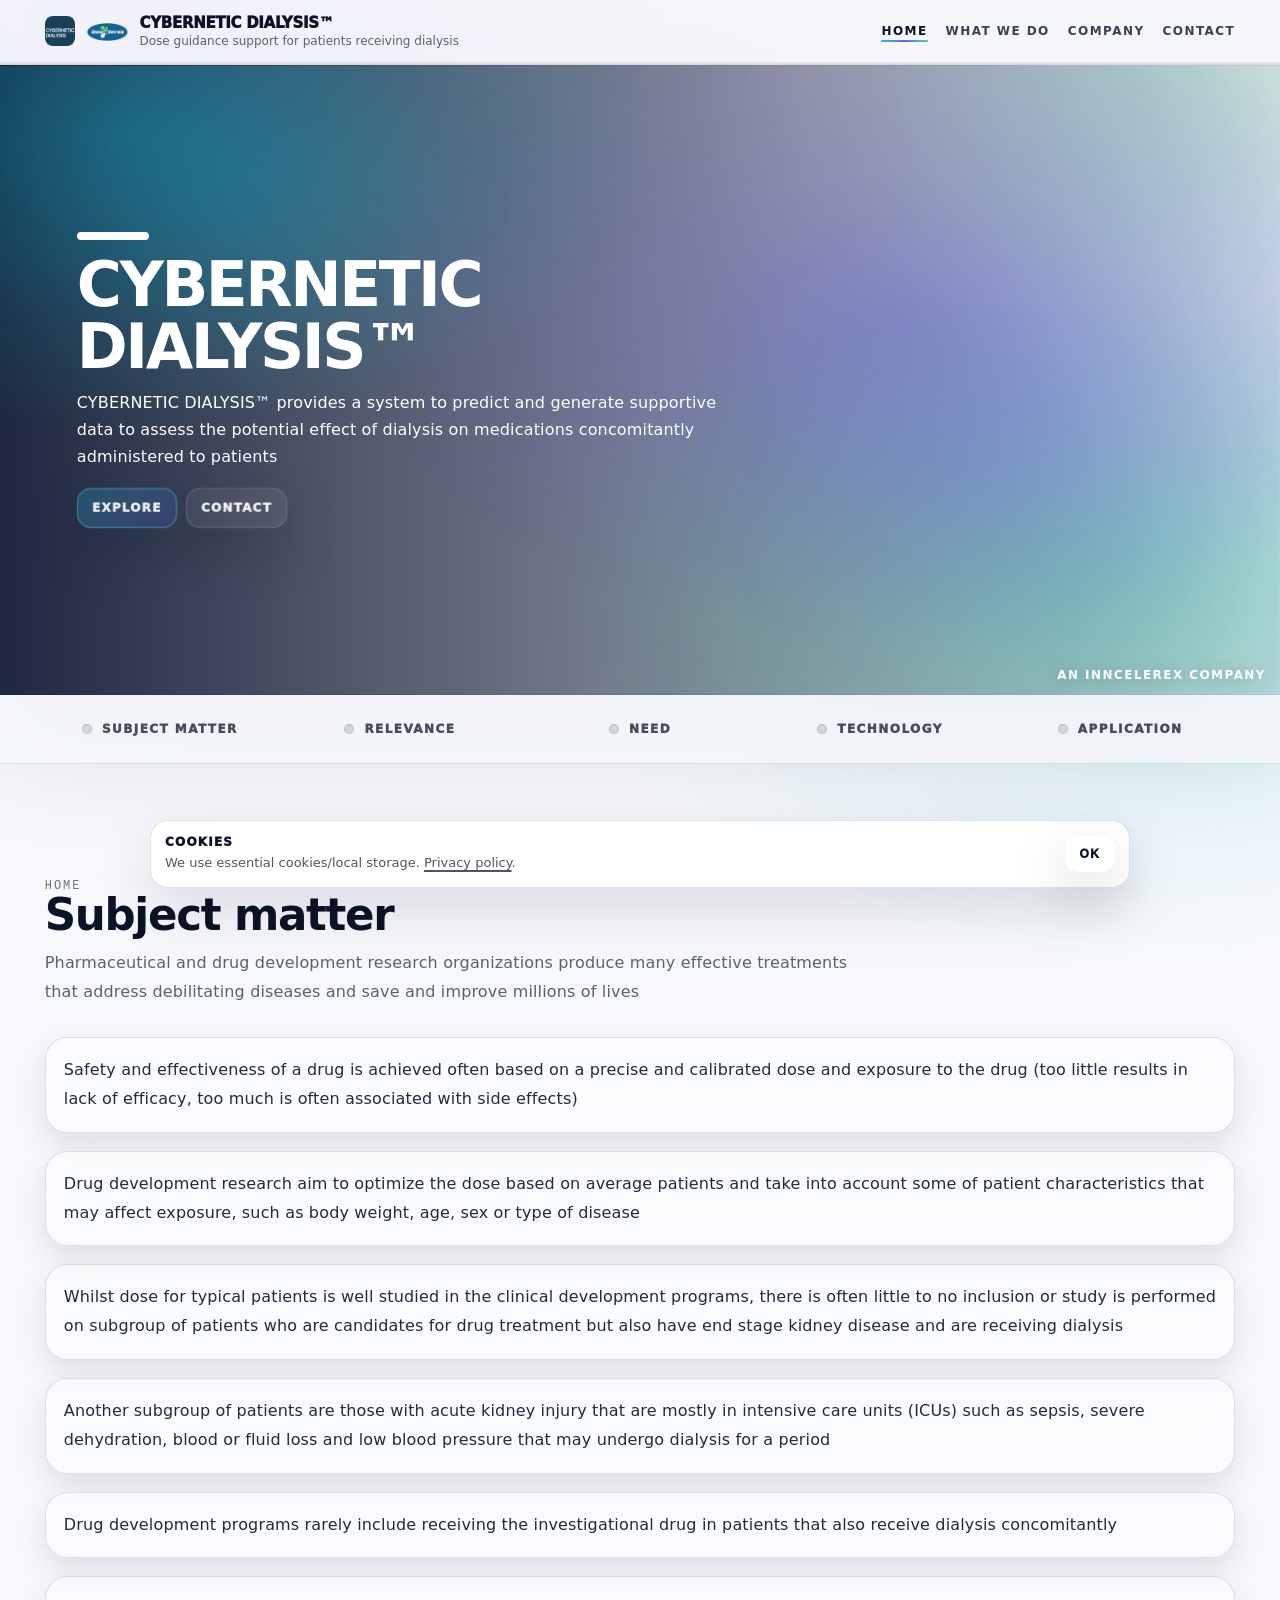
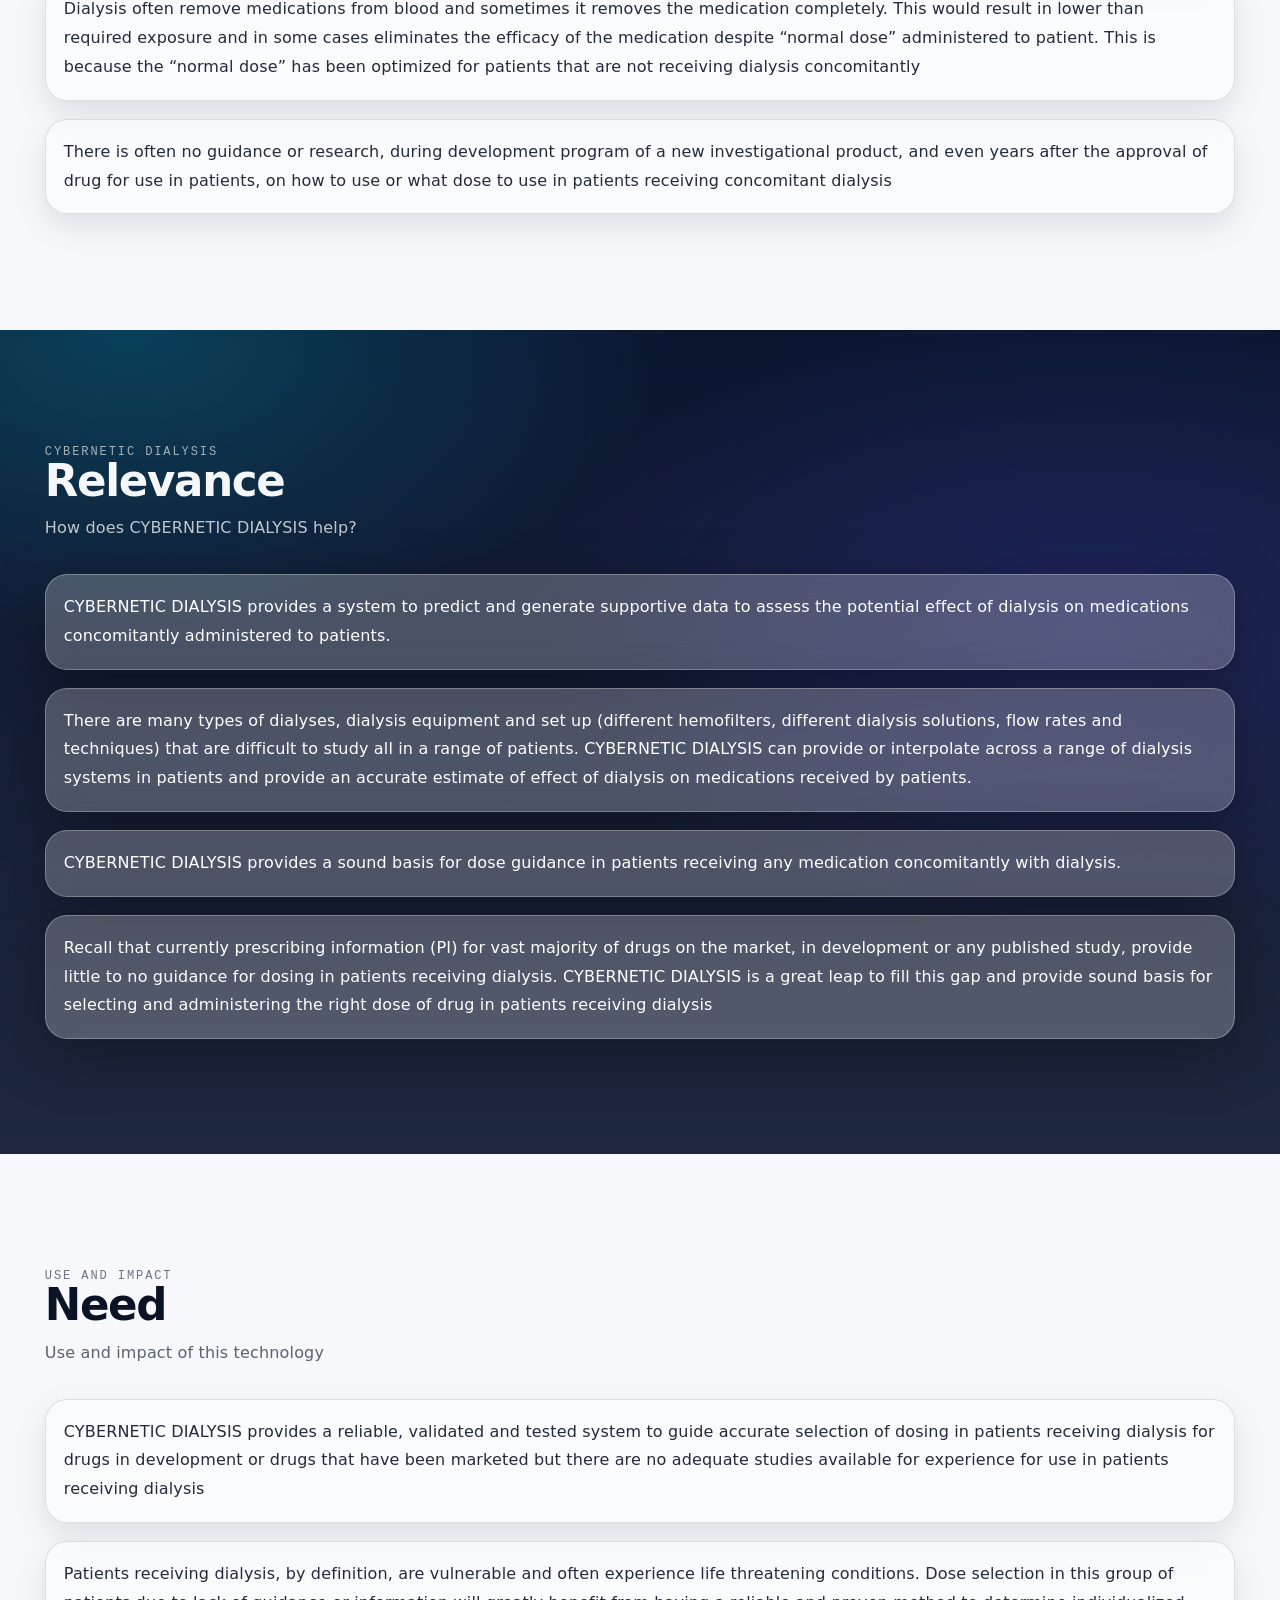
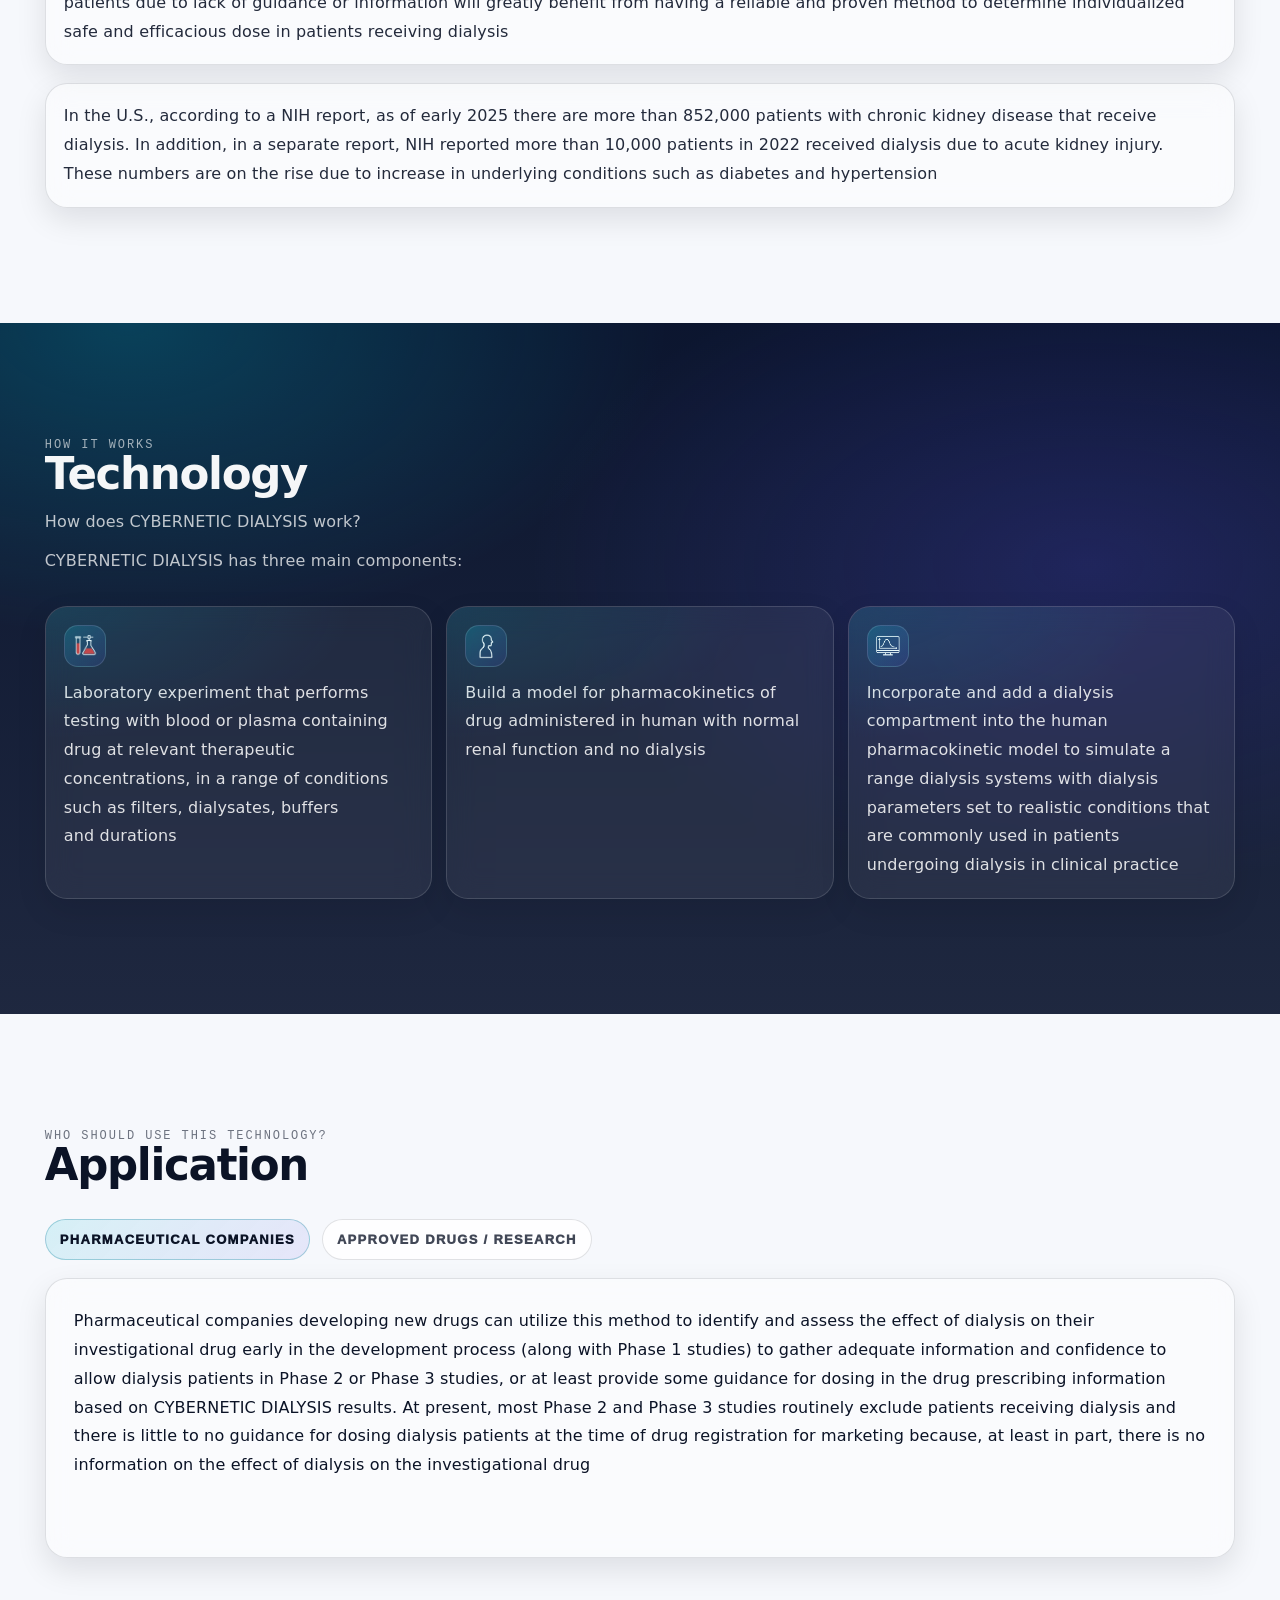
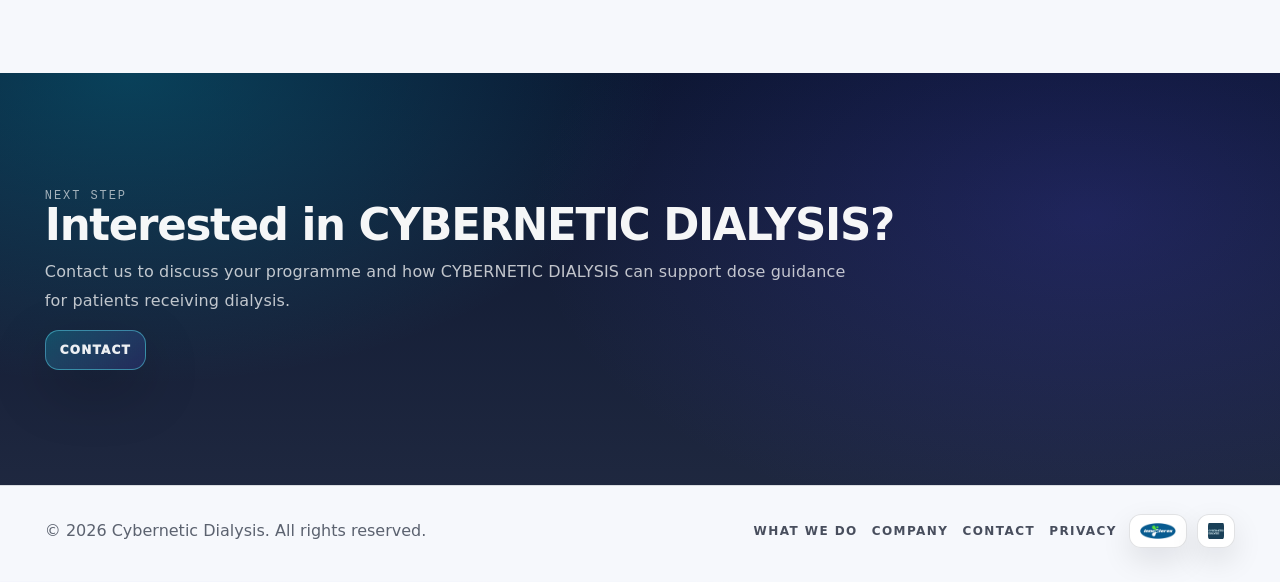
==== commit 0b23ad99: "Update index.html" ====
--- a/index.html
+++ b/index.html
@@ -53,7 +53,7 @@
             <img class="brand-logo" src="assets/favicon.png?v=2" alt="" aria-hidden="true" width="30" height="30" decoding="async" />
             <img class="inncelerex-logo" src="/assets/inncelerex.avif" alt="Inncelerex" decoding="async" />
             <div class="brand-text">
-              <div class="name"><span class="brand-type" data-brand-type>CYBERNETIC DIALYSIS</span></div>
+              <div class="name"><span class="brand-type" data-brand-type>CYBERNETIC DIALYSIS™</span></div>
               <div class="tag">Dose guidance support for patients receiving dialysis</div>
             </div>
           </a>
@@ -84,9 +84,9 @@
         <div class="container">
           <div class="hero-wrap">
             <div class="hero-inner" data-reveal>
-              <h1 data-no-reveal><span class="hero-type" data-hero-type>CYBERNETIC DIALYSIS</span></h1>
+              <h1 data-no-reveal><span class="hero-type" data-hero-type>CYBERNETIC DIALYSIS™</span></h1>
               <p class="lede">
-                CYBERNETIC DIALYSIS provides a system to predict and generate supportive data to assess the potential effect of dialysis on medications concomitantly administered to patients
+                CYBERNETIC DIALYSIS™ provides a system to predict and generate supportive data to assess the potential effect of dialysis on medications concomitantly administered to patients
               </p>
               <div class="hero-actions">
                 <a class="btn primary pulse" href="#subject-matter">Explore</a>
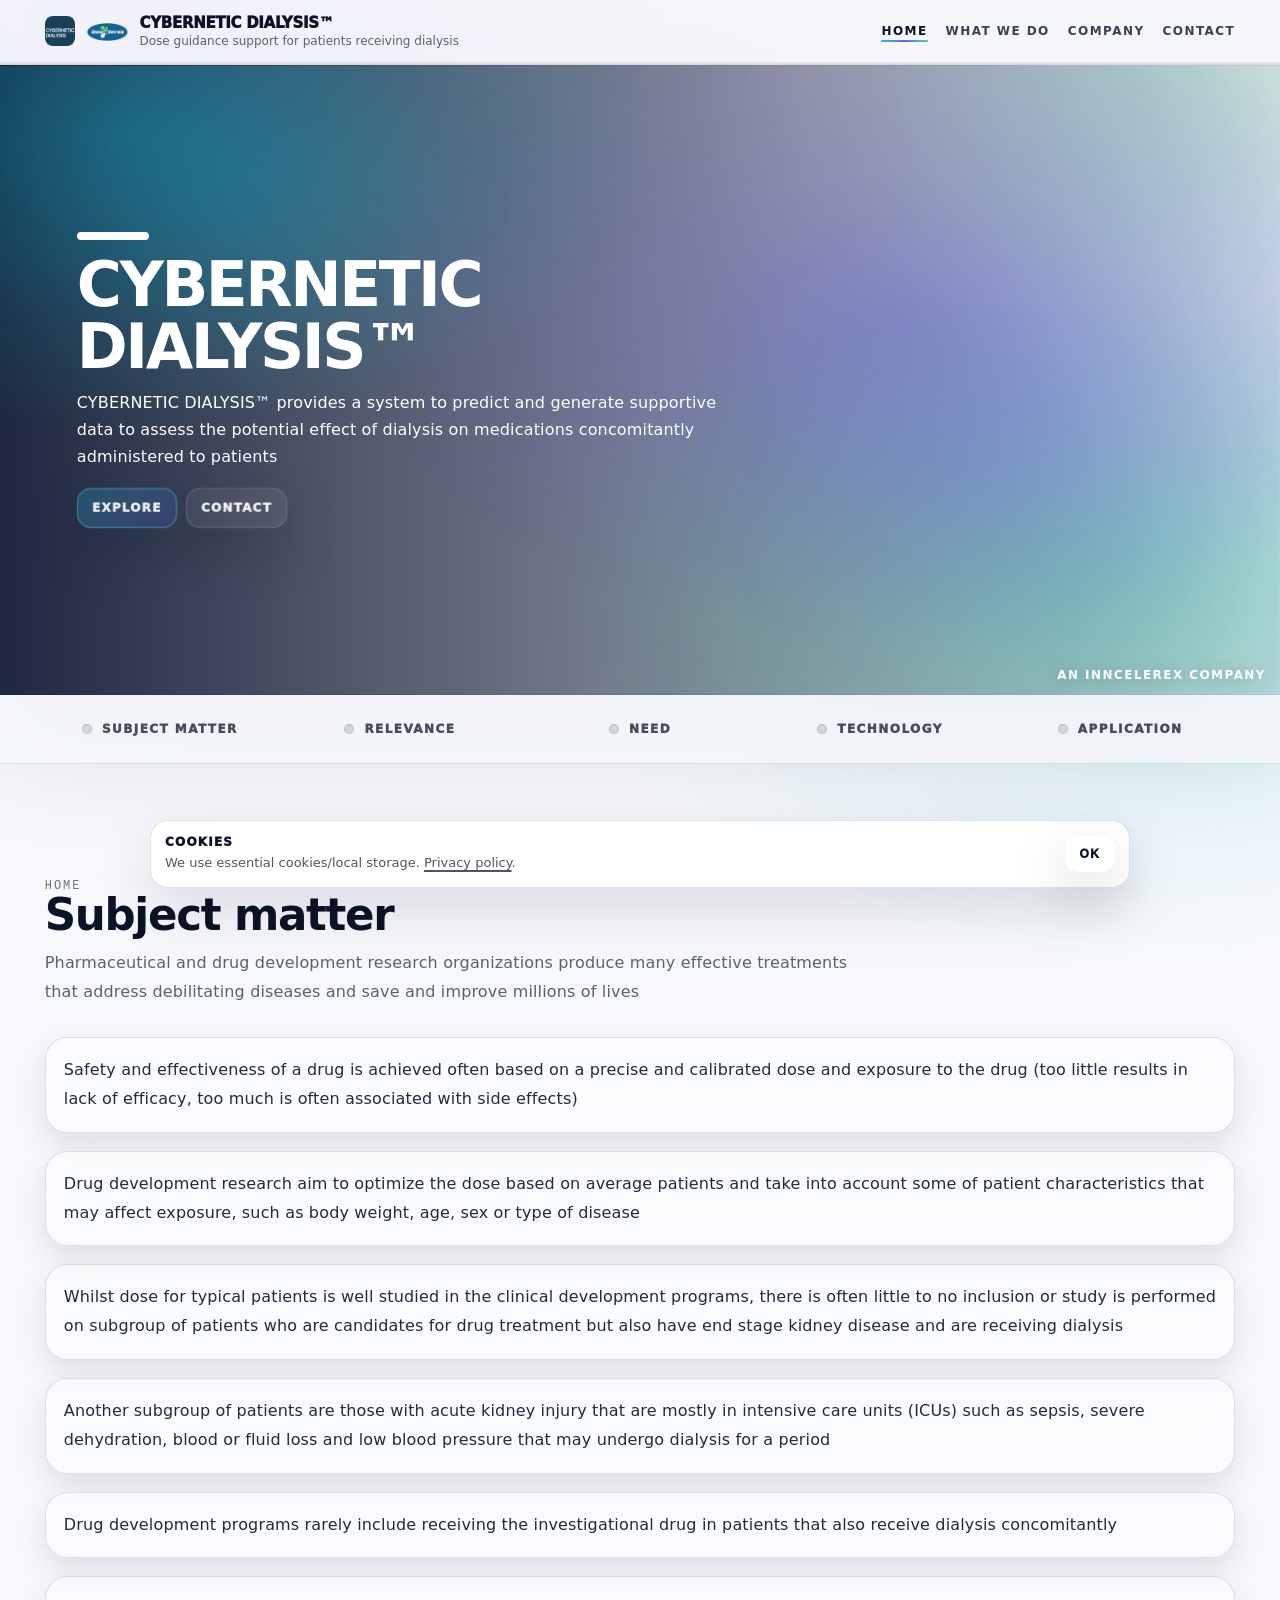
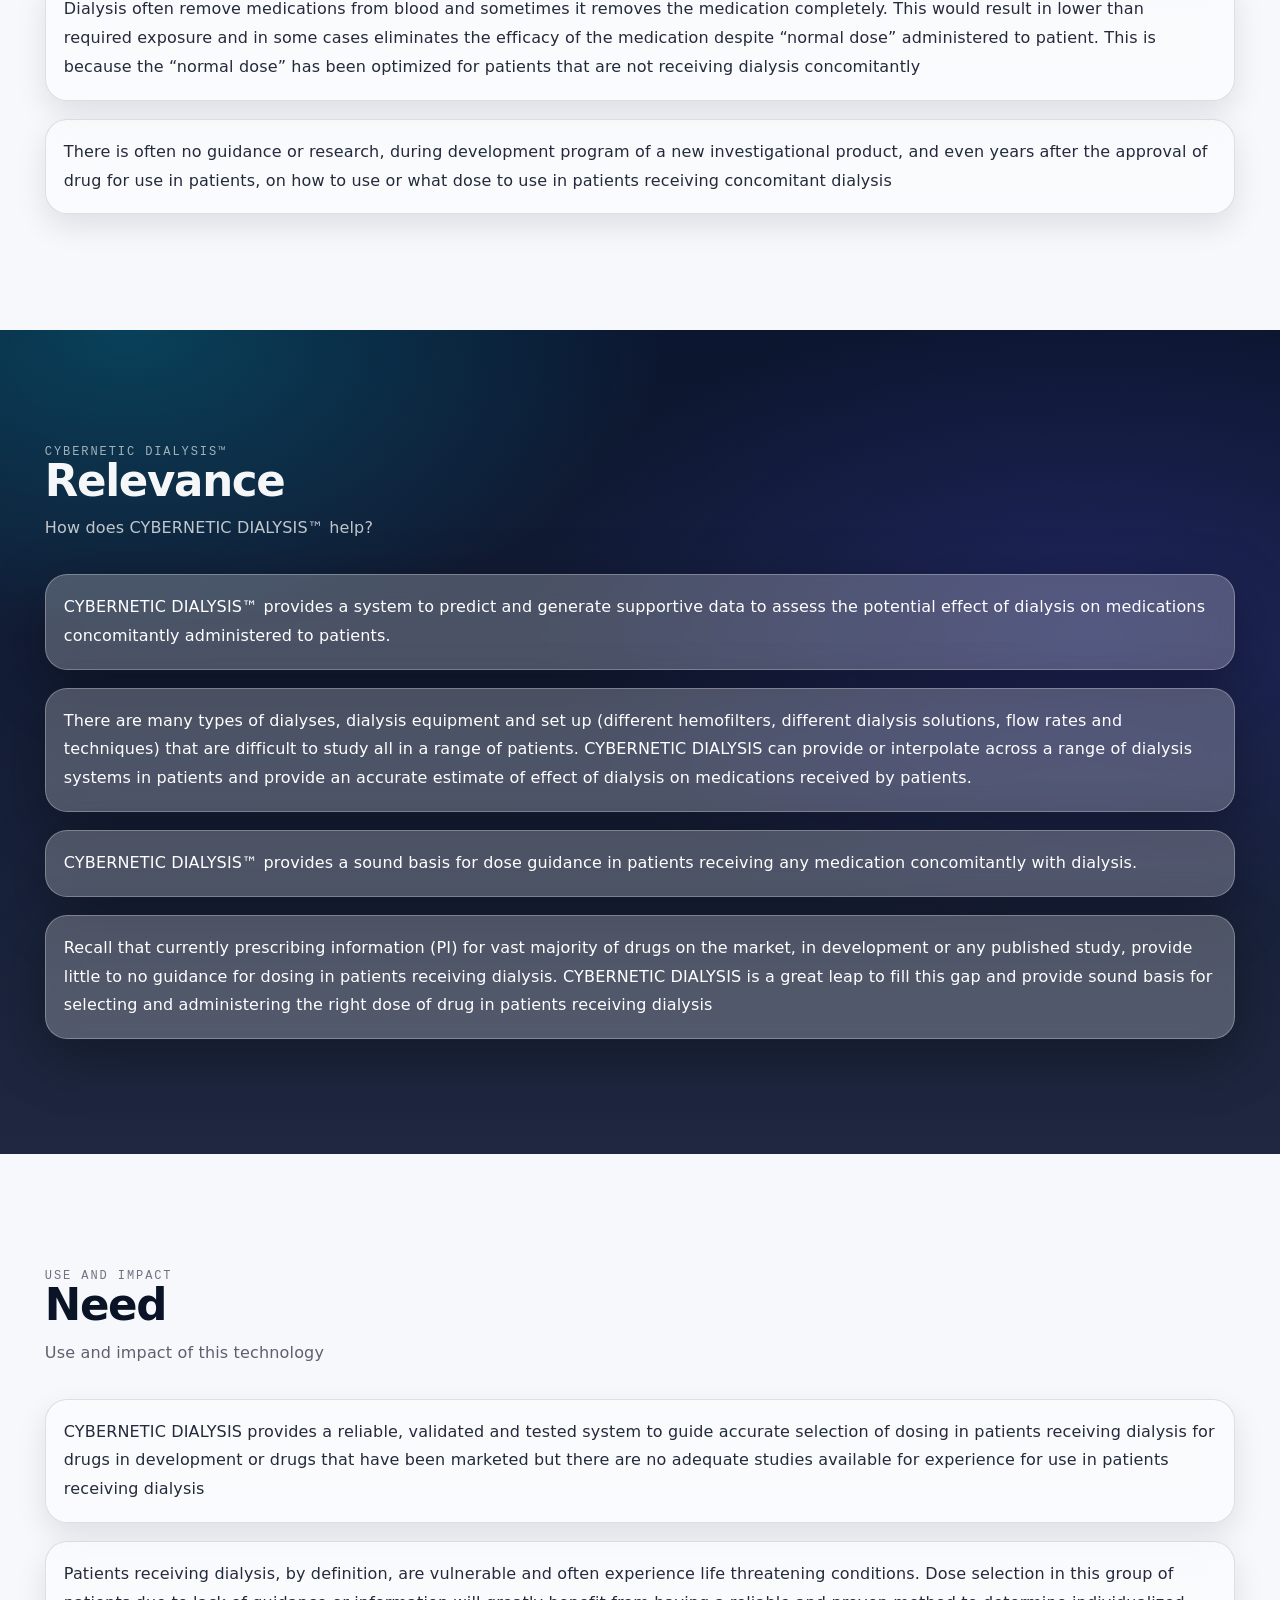
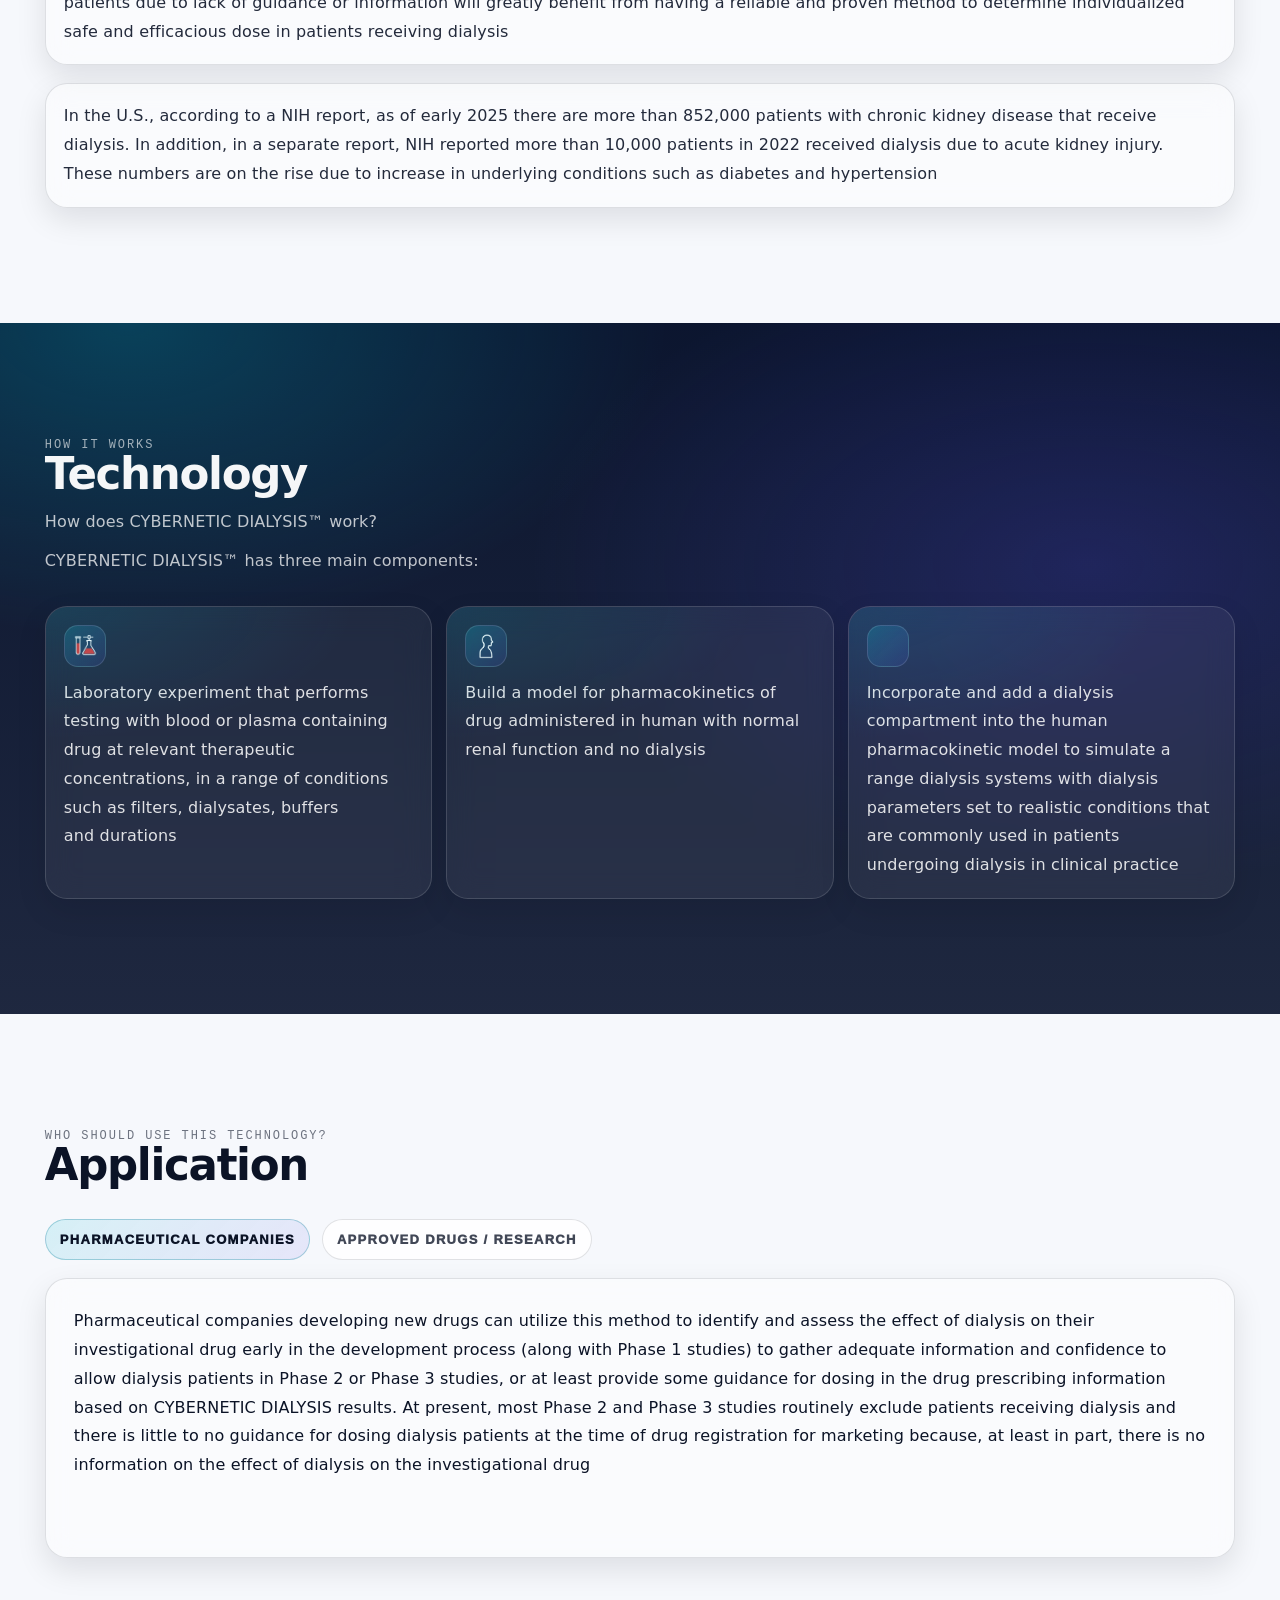
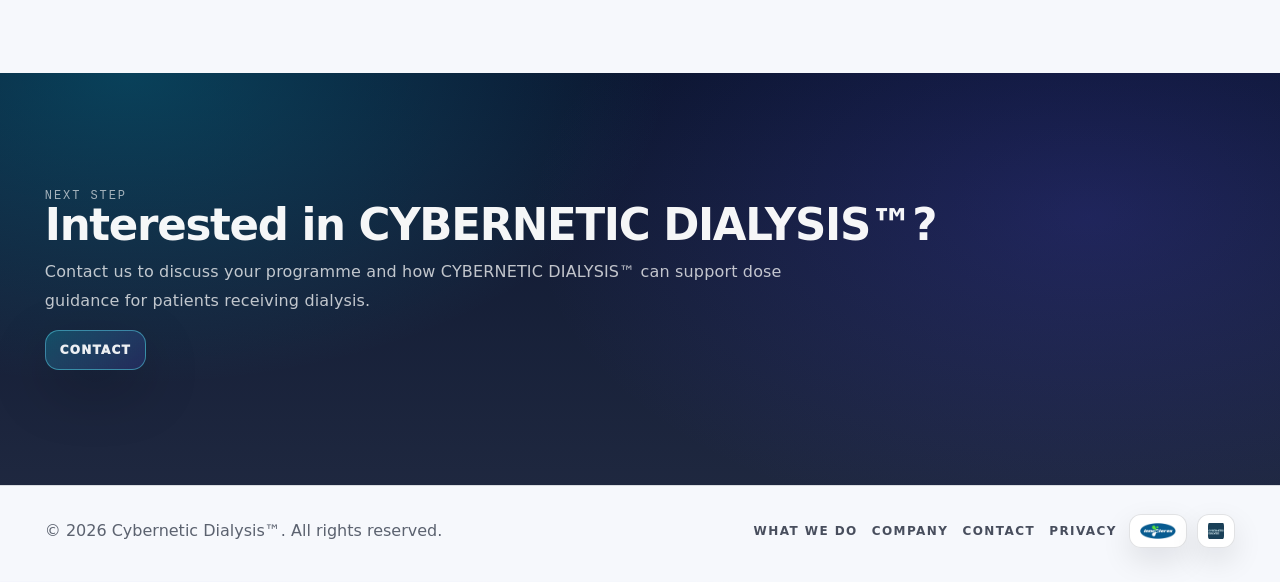
==== commit e1700a97: "Update index.html" ====
--- a/index.html
+++ b/index.html
@@ -160,16 +160,16 @@
         <div class="container">
           <div class="section-head" data-reveal>
             <div>
-              <div class="kicker">CYBERNETIC DIALYSIS</div>
+              <div class="kicker">CYBERNETIC DIALYSIS™</div>
               <h2 class="h2">Relevance</h2>
-              <p class="sub">How does CYBERNETIC DIALYSIS help?</p>
+              <p class="sub">How does CYBERNETIC DIALYSIS™ help?</p>
             </div>
           </div>
 
           <div class="cards-stack" data-reveal aria-label="Relevance">
-            <div class="slide"><p>CYBERNETIC DIALYSIS provides a system to predict and generate supportive data to assess the potential effect of dialysis on medications concomitantly administered to patients.</p></div>
+            <div class="slide"><p>CYBERNETIC DIALYSIS™ provides a system to predict and generate supportive data to assess the potential effect of dialysis on medications concomitantly administered to patients.</p></div>
             <div class="slide"><p>There are many types of dialyses, dialysis equipment and set up (different hemofilters, different dialysis solutions, flow rates and techniques) that are difficult to study all in a range of patients. CYBERNETIC DIALYSIS can provide or interpolate across a range of dialysis systems in patients and provide an accurate estimate of effect of dialysis on medications received by patients.</p></div>
-            <div class="slide"><p>CYBERNETIC DIALYSIS provides a sound basis for dose guidance in patients receiving any medication concomitantly with dialysis.</p></div>
+            <div class="slide"><p>CYBERNETIC DIALYSIS™ provides a sound basis for dose guidance in patients receiving any medication concomitantly with dialysis.</p></div>
             <div class="slide"><p>Recall that currently prescribing information (PI) for vast majority of drugs on the market, in development or any published study, provide little to no guidance for dosing in patients receiving dialysis. CYBERNETIC DIALYSIS is a great leap to fill this gap and provide sound basis for selecting and administering the right dose of drug in patients receiving dialysis</p></div>
           </div>
         </div>
@@ -201,8 +201,8 @@
             <div>
               <div class="kicker">How it works</div>
               <h2 class="h2">Technology</h2>
-              <p class="sub">How does CYBERNETIC DIALYSIS work?</p>
-              <p class="sub">CYBERNETIC DIALYSIS has three main components:</p>
+              <p class="sub">How does CYBERNETIC DIALYSIS™ work?</p>
+              <p class="sub">CYBERNETIC DIALYSIS™ has three main components:</p>
             </div>
           </div>
 
@@ -262,8 +262,8 @@
           <div class="section-head" data-reveal>
             <div>
               <div class="kicker">Next step</div>
-              <h2 class="h2">Interested in CYBERNETIC DIALYSIS?</h2>
-              <p class="sub">Contact us to discuss your programme and how CYBERNETIC DIALYSIS can support dose guidance for patients receiving dialysis.</p>
+              <h2 class="h2">Interested in CYBERNETIC DIALYSIS™?</h2>
+              <p class="sub">Contact us to discuss your programme and how CYBERNETIC DIALYSIS™ can support dose guidance for patients receiving dialysis.</p>
             </div>
           </div>
 
@@ -277,7 +277,7 @@
     <footer>
       <div class="container">
         <div class="footer-grid">
-          <div class="small">© <span id="year"></span> Cybernetic Dialysis. All rights reserved.</div>
+          <div class="small">© <span id="year"></span> Cybernetic Dialysis™. All rights reserved.</div>
           <div class="links" aria-label="Footer links">
             <a href="./what-we-do/">What we do</a>
             <a href="./company/">Company</a>
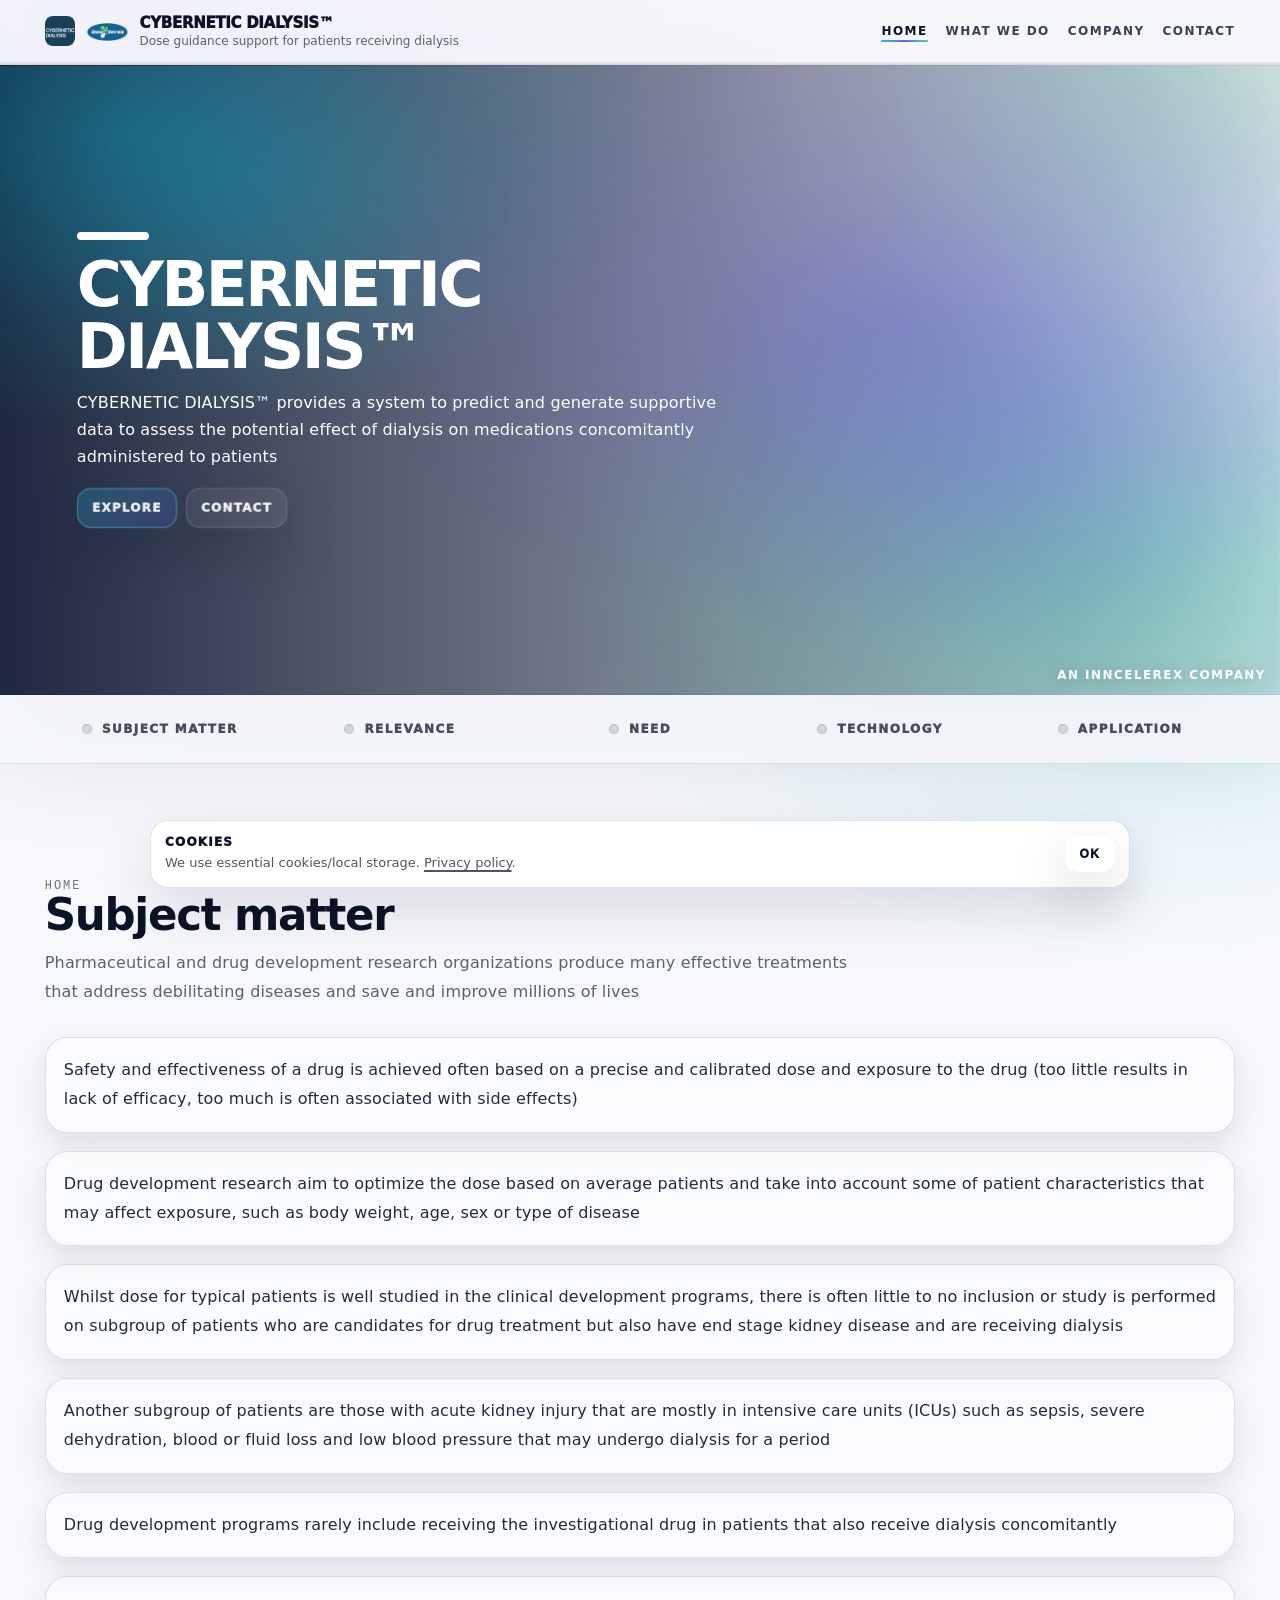
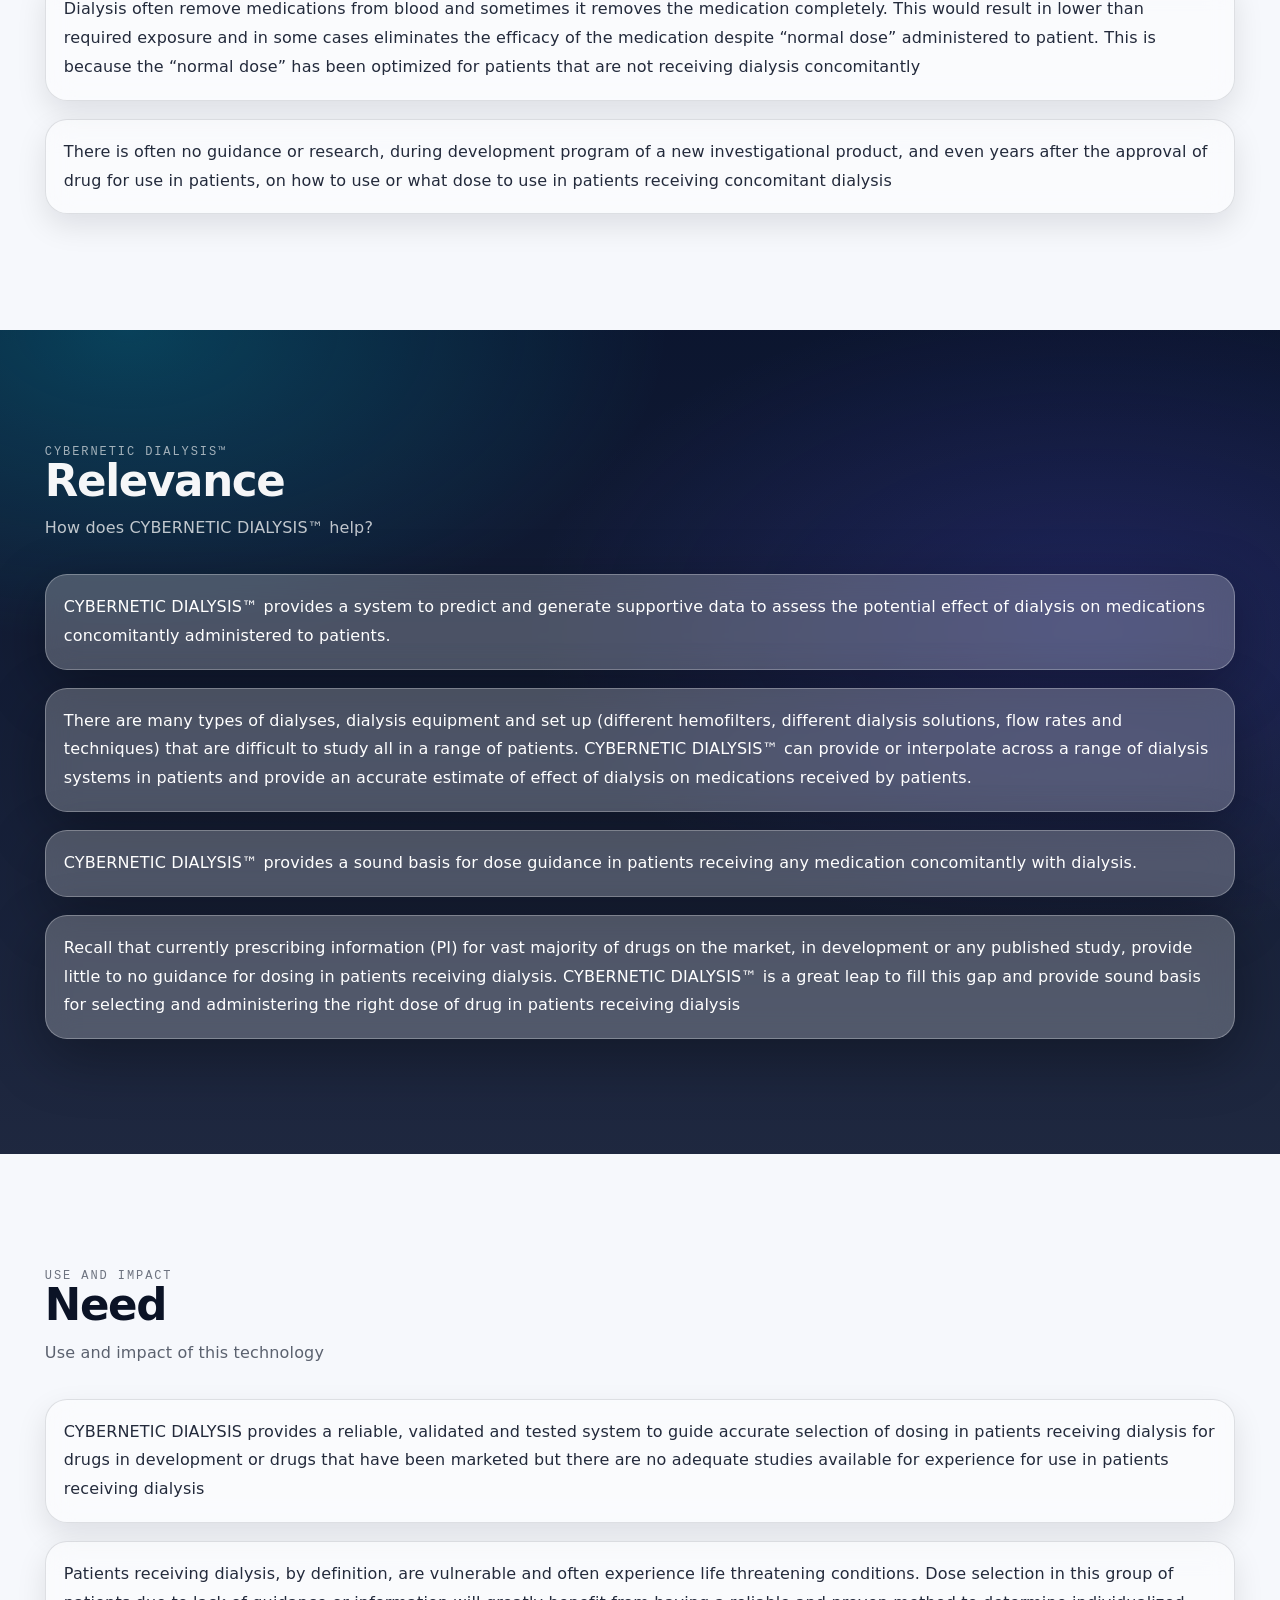
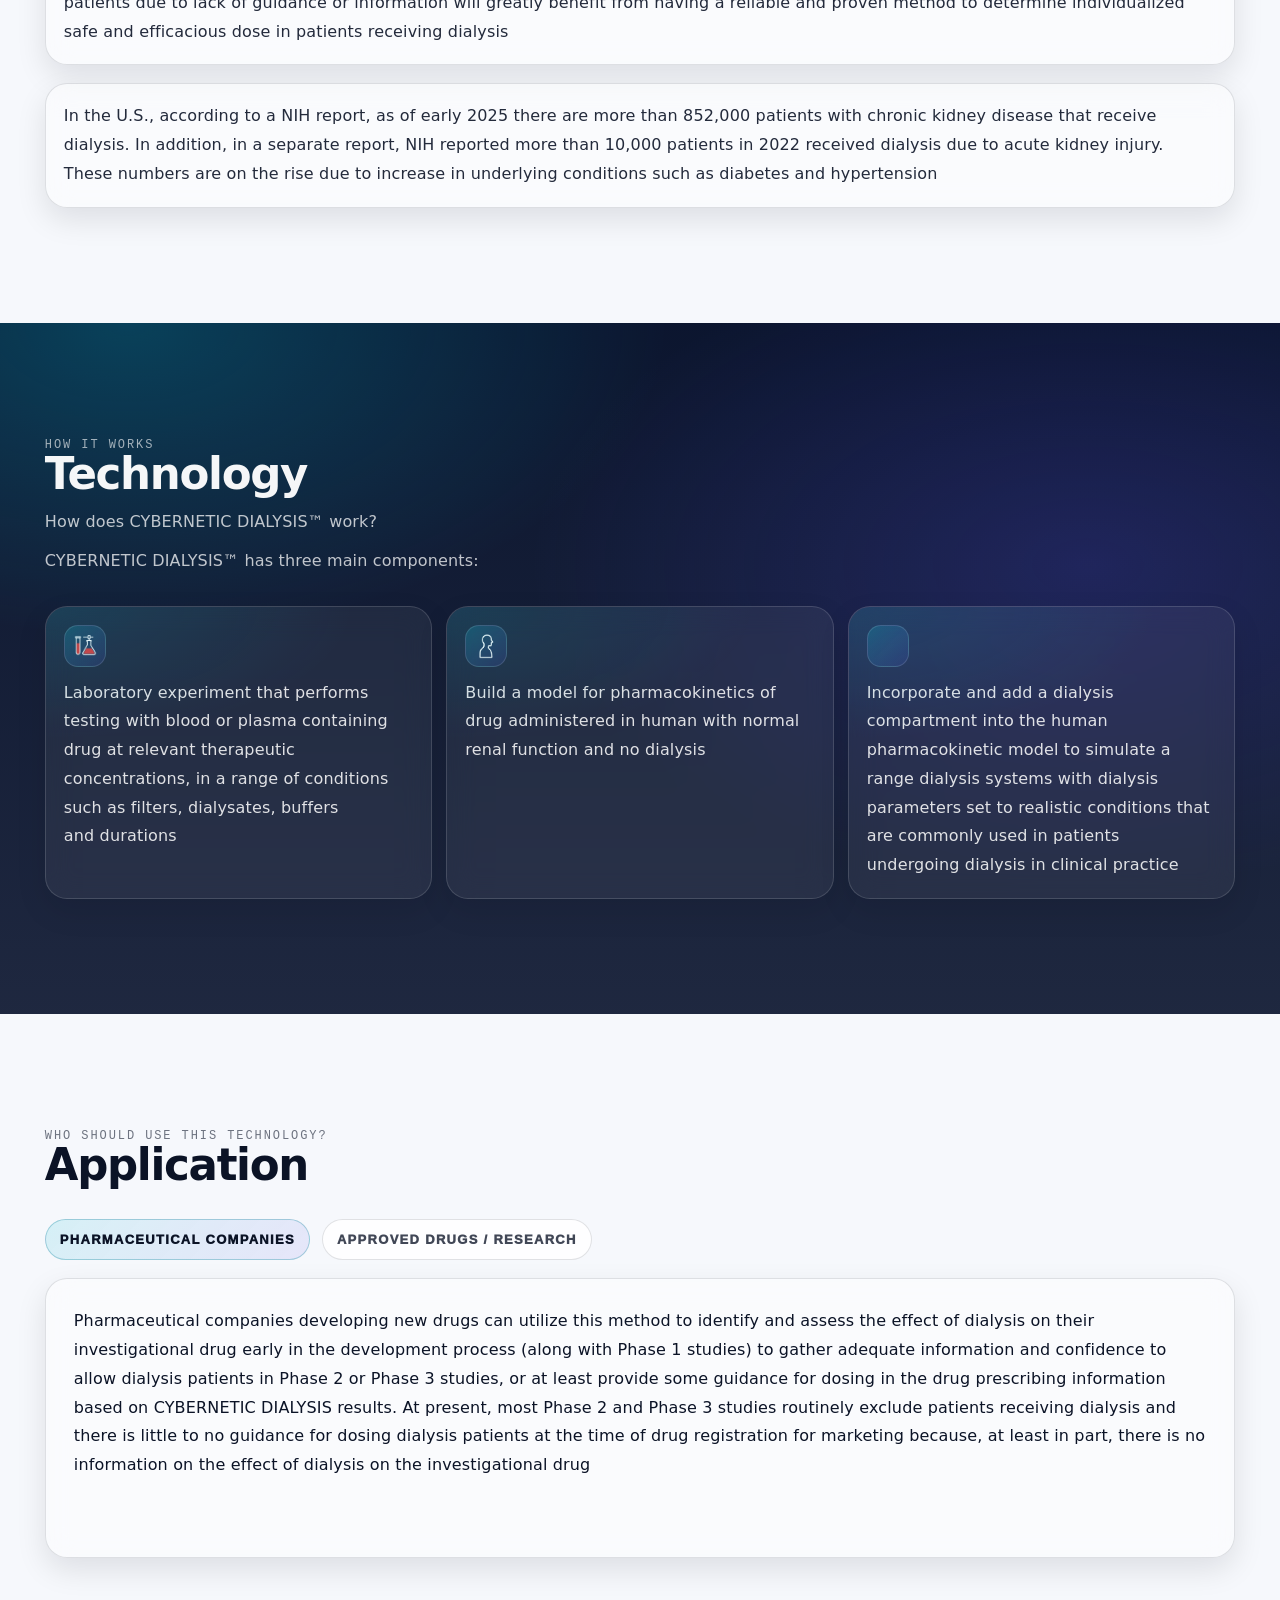
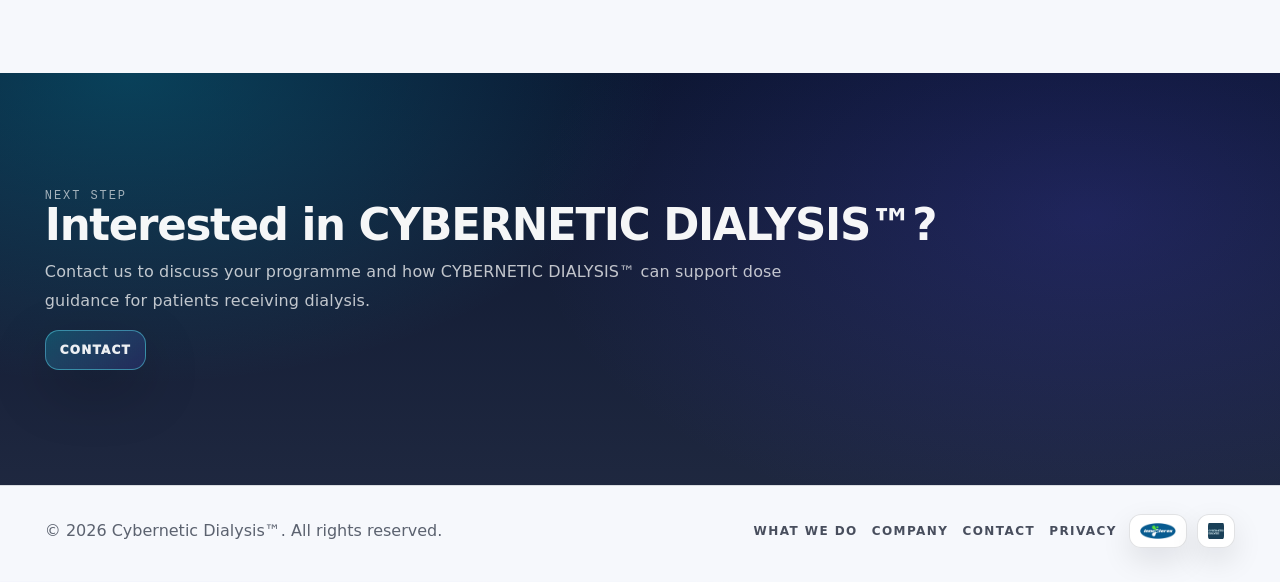
==== commit 208a84d6: "Update index.html" ====
--- a/index.html
+++ b/index.html
@@ -168,9 +168,9 @@
 
           <div class="cards-stack" data-reveal aria-label="Relevance">
             <div class="slide"><p>CYBERNETIC DIALYSIS™ provides a system to predict and generate supportive data to assess the potential effect of dialysis on medications concomitantly administered to patients.</p></div>
-            <div class="slide"><p>There are many types of dialyses, dialysis equipment and set up (different hemofilters, different dialysis solutions, flow rates and techniques) that are difficult to study all in a range of patients. CYBERNETIC DIALYSIS can provide or interpolate across a range of dialysis systems in patients and provide an accurate estimate of effect of dialysis on medications received by patients.</p></div>
+            <div class="slide"><p>There are many types of dialyses, dialysis equipment and set up (different hemofilters, different dialysis solutions, flow rates and techniques) that are difficult to study all in a range of patients. CYBERNETIC DIALYSIS™ can provide or interpolate across a range of dialysis systems in patients and provide an accurate estimate of effect of dialysis on medications received by patients.</p></div>
             <div class="slide"><p>CYBERNETIC DIALYSIS™ provides a sound basis for dose guidance in patients receiving any medication concomitantly with dialysis.</p></div>
-            <div class="slide"><p>Recall that currently prescribing information (PI) for vast majority of drugs on the market, in development or any published study, provide little to no guidance for dosing in patients receiving dialysis. CYBERNETIC DIALYSIS is a great leap to fill this gap and provide sound basis for selecting and administering the right dose of drug in patients receiving dialysis</p></div>
+            <div class="slide"><p>Recall that currently prescribing information (PI) for vast majority of drugs on the market, in development or any published study, provide little to no guidance for dosing in patients receiving dialysis. CYBERNETIC DIALYSIS™ is a great leap to fill this gap and provide sound basis for selecting and administering the right dose of drug in patients receiving dialysis</p></div>
           </div>
         </div>
       </section>
